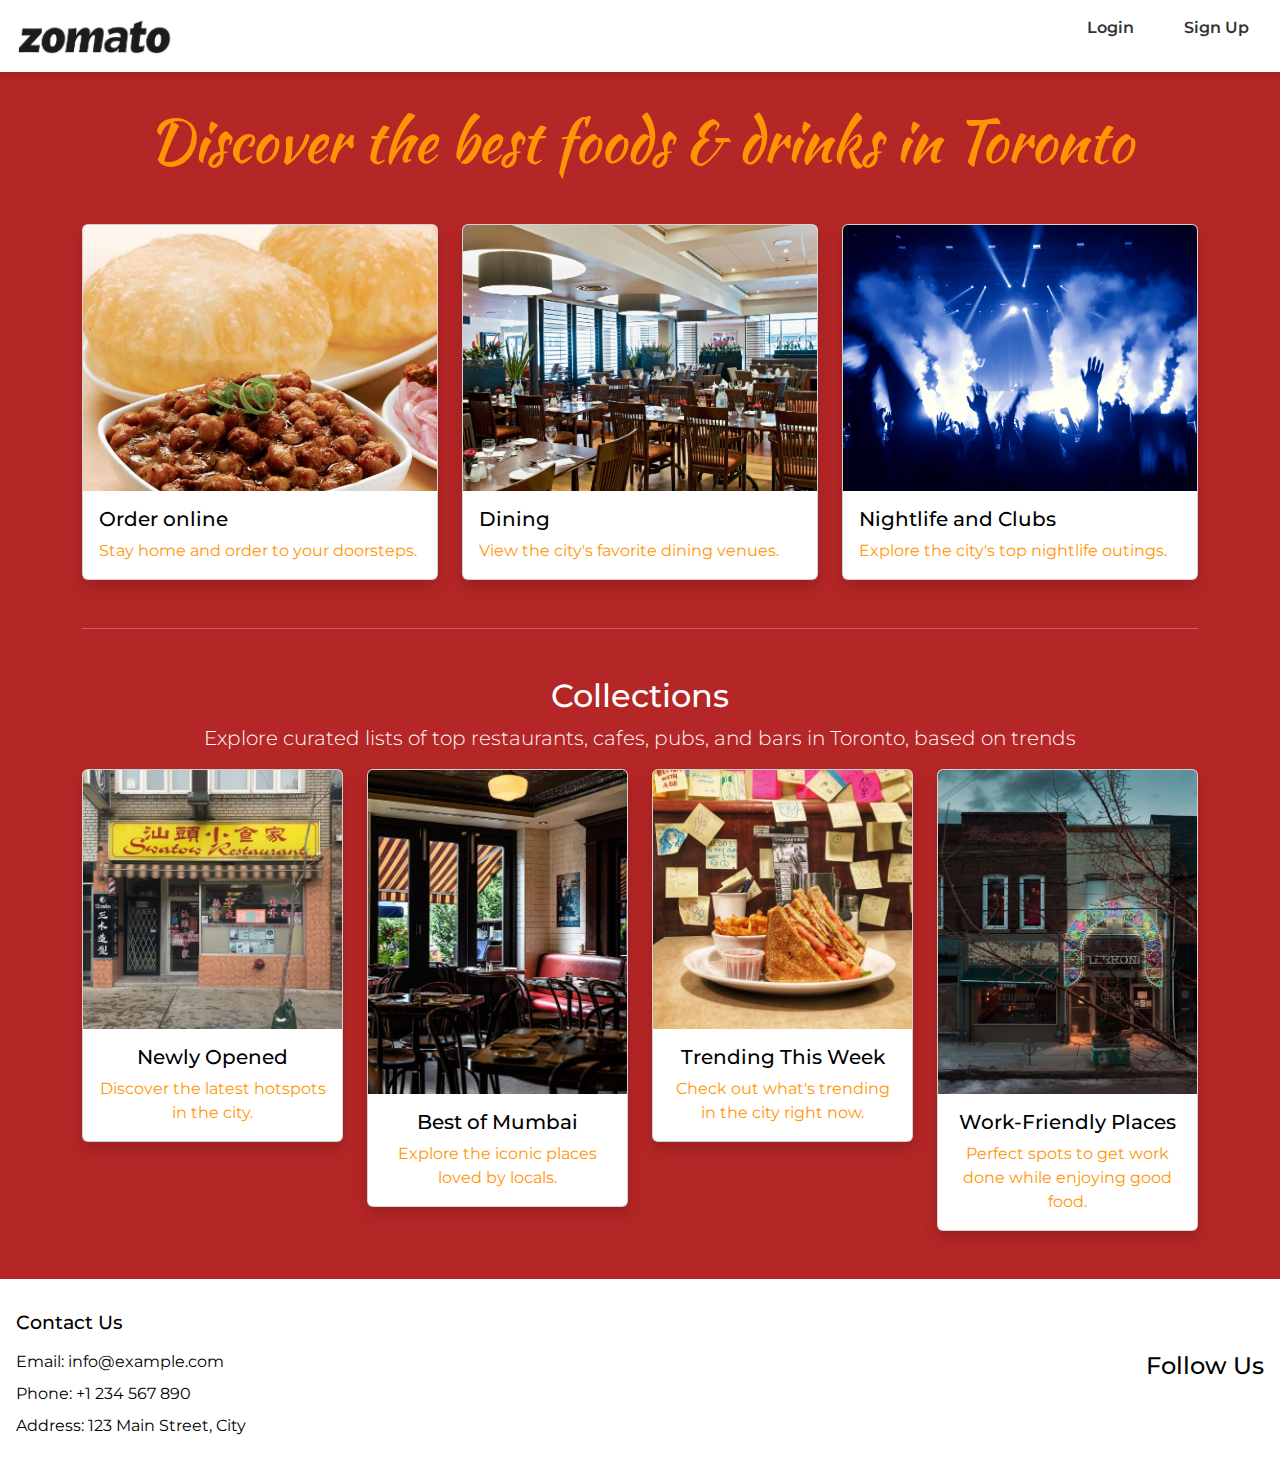
==== index.html @ c7f05ea0 "Added New links to index page" ====
<!DOCTYPE html>
<html lang="en">
<head>
    <meta charset="UTF-8">
    <meta name="viewport" content="width=device-width, initial-scale=1.0">
    <title>Zomato Homepage</title>
    <link href="https://cdn.jsdelivr.net/npm/bootstrap@5.1.3/dist/css/bootstrap.min.css" rel="stylesheet">
    <link rel="stylesheet" href="index.css">
    <!-- Bootstrap bundle for JS -->
    <script src="https://cdn.jsdelivr.net/npm/bootstrap@5.1.3/dist/js/bootstrap.bundle.min.js"></script>
</head>
<body>
    <header>
        <nav class="navbar">
            <div class="logo">
                <a href="./index.html"><img src="./images/logo.png" alt="Logo"></a>
            </div>
            <ul class="nav-links">
                <li><a href="login.html">Login</a></li>
                <li><a href="signup.html">Sign Up</a></li>
            </ul>
        </nav>
      </header>

            <h2 class="heading">Discover the best foods & drinks in Toronto</h2>

    <main class="container my-5">
        <section class="row g-4">
            <!-- Cards Section -->
            <div class="col-lg-4 col-md-6">
                <a href="listingpage.html" target="_blank" class="text-decoration-none">
                    <div class="card shadow hover-zoom">
                        <img src="images/chole.jpg" class="card-img-top" alt="Chole Bhature">
                        <div class="card-body">
                            <h5 class="card-title">Order online</h5>
                            <p class="card-text">Stay home and order to your doorsteps.</p>
                        </div>
                    </div>
                </a>
            </div>
            <div class="col-lg-4 col-md-6">
                <div class="card shadow hover-zoom">
                    <img src="images/dining.jpg" class="card-img-top" alt="Dining">
                    <div class="card-body">
                        <h5 class="card-title">Dining</h5>
                        <p class="card-text">View the city's favorite dining venues.</p>
                    </div>
                </div>
            </div>
            <div class="col-lg-4 col-md-6">
                <div class="card shadow hover-zoom">
                    <img src="images/club.png" class="card-img-top" alt="Clubs">
                    <div class="card-body">
                        <h5 class="card-title">Nightlife and Clubs</h5>
                        <p class="card-text">Explore the city's top nightlife outings.</p>
                    </div>
                </div>
            </div>
        </section>

        <hr class="my-5">

        <!-- Collections Section -->
        <section class="text-center">
            <h2>Collections</h2>
            <p class="lead">Explore curated lists of top restaurants, cafes, pubs, and bars in Toronto, based on trends</p>
            <div class="row gy-4">
                <!-- Newly Opened -->
                <div class="col-lg-3 col-md-6">
                    <a href="./MenuPage.html" target="_blank" class="text-decoration-none">
                        <div class="card hover-zoom shadow">
                            <img src="./images/swato.jpeg" class="card-img-top" alt="Newly Opened">
                            <div class="card-body">
                                <h5 class="card-title">Newly Opened</h5>
                                <p class="card-text">Discover the latest hotspots in the city.</p>
                            </div>
                        </div>
                    </a>
                </div>
                <!-- Best of Mumbai -->
                <div class="col-lg-3 col-md-6">
                    <a href="./MenuPage.html" target="_blank" class="text-decoration-none">
                        <div class="card hover-zoom shadow">
                            <img src="images/dine.jpeg" class="card-img-top" alt="Best of Mumbai">
                            <div class="card-body">
                                <h5 class="card-title">Best of Mumbai</h5>
                                <p class="card-text">Explore the iconic places loved by locals.</p>
                            </div>
                        </div>
                    </a>
                </div>
                <!-- Trending This Week -->
                <div class="col-lg-3 col-md-6">
                    <a href="./MenuPage.html" target="_blank" class="text-decoration-none">
                        <div class="card hover-zoom shadow">
                            <img src="images/trending.jpeg" class="card-img-top" alt="Trending This Week">
                            <div class="card-body">
                                <h5 class="card-title">Trending This Week</h5>
                                <p class="card-text">Check out what's trending in the city right now.</p>
                            </div>
                        </div>
                    </a>
                </div>
                <!-- Work-Friendly Places -->
                <div class="col-lg-3 col-md-6">
                    <a href="./MenuPage.html" target="_blank" class="text-decoration-none">
                        <div class="card hover-zoom shadow">
                            <img src="images/work.jpeg" class="card-img-top" alt="Work-Friendly Places">
                            <div class="card-body">
                                <h5 class="card-title">Work-Friendly Places</h5>
                                <p class="card-text">Perfect spots to get work done while enjoying good food.</p>
                            </div>
                        </div>
                    </a>
                </div>
            </div>
        </section>
        
    </main>
    <footer>
        <div class="footer-container">
          <div class="footer-info">
              <h4>Contact Us</h4>
              <p>Email: info@example.com</p>
              <p>Phone: +1 234 567 890</p>
              <p>Address: 123 Main Street, City</p>
          </div>
          <div class="social-links">
              <h4>Follow Us</h4>
              <ul>
                  <li><a href="#"><i class="fab fa-facebook"></i></a></li>
                  <li><a href="#"><i class="fab fa-twitter"></i></a></li>
                  <li><a href="#"><i class="fab fa-instagram"></i></a></li>
                  <li><a href="#"><i class="fab fa-pinterest"></i></a></li>
              </ul>
          </div>
      </div>
  </footer>

    <script src="index.js"></script>
</body>
</html>
---- index.css ----
@import url('https://fonts.googleapis.com/css2?family=Inter:wght@200;300;400;500;600;700;800;900&family=Kaushan+Script&family=Montserrat:wght@200;300;400;500;600;700;800;900&display=swap');

:root{
    --Inter: 'Inter', sans-serif;
    --Kaushan: 'Kaushan Script', cursive;
    --Mont: 'Montserrat', sans-serif;
}
*{
    padding: 0;
    margin: 0;
    box-sizing: border-box;
}
body{
    line-height: 1.5;
    font-family: var(--Mont);
    background-color: #b52626;
    color: #fff;
}
/* Navbar styles */
header {
    background-color: #fff;
    box-shadow: 0 4px 6px rgba(0, 0, 0, 0.1);
    padding: 1rem 0;
}
.heading{
    font-family: var(--Kaushan);
    font-size: 3.6rem;
    color: #ff9505;
    text-align: center;
    margin: 35px;
}
.navbar {
    display: flex;
    justify-content: space-between;
    align-items: center;
    max-width: 1280px;
    margin: 0 auto;
    padding: 0 1rem;
}

.logo img {
    height: 40px; /* Adjust the size as needed */
}

.nav-links {
    list-style: none;
    display: flex;
    gap: 20px;
}

.nav-links li a {
    text-decoration: none;
    color: #333;
    font-weight: 600;
    transition: color 0.3s ease;
    padding: 8px 15px;
    border-radius: 4px;
}

.nav-links li a:hover {
    color: #ff9505;
    background-color: #f5f5f5;
}

/* Animation */
.navbar {
    animation: slideDown 0.5s ease;
}

@keyframes slideDown {
    from {
        transform: translateY(-50px);
        opacity: 0;
    }
    to {
        transform: translateY(0);
        opacity: 1;
    }
}
.card {
    transition: transform 0.3s ease-in-out;
}
.menu{
    margin: 2rem 0;
}
.menu-container{
    max-width: 1280px;
    margin: 0 auto;
    padding: 0 1rem;
}
img{
    width: 100%;
    display: block;
}
.menu-head{
    text-align: center;
}
.menu-head h2{
    font-family: var(--Kaushan);
    font-size: 2.6rem;
    color: #ff9505;
}
.menu-head p{
    font-weight: 300;
    padding: 1.8rem 0;
}
.menu-btns{
    padding: 0.6rem 0;
    display: flex;
    justify-content: center;
}
.menu-btn{
    font-family: var(--Inter);
    text-transform: uppercase;
    font-size: 1.1rem;
    font-weight: 600;
    background: none;
    border: none;
    color: #ff9505;
    display: block;
    margin: 0 1rem;
    cursor: pointer;
    outline: 0;
    transition: opacity 0.4s ease-out;
}
.menu-btn::after{
    content: "";
    display: block;
    height: 2px;
    margin-left: auto;
    margin-right: auto;
    background: #ff9505;
    margin-top: 0.5rem;
    width: 0;
    transition: width 0.4s ease-out;
}
.menu-btn:hover::after{
    width: 100%;
}
.menu-btn:hover{
    opacity: 0.8;
}
.active-btn{
    color: #fff;
}
.food-items{
    margin: 2rem 0;
}
.food-item{
    border-radius: 4px;
    overflow: hidden;
    background: #fff;
    color: #000;
    margin: 0.6rem 0;
    box-shadow: 0 0 16px -4px rgba(0, 0, 0, 0.75);
    animation: fadeIn 1.5s;
    transition: box-shadow 0.3s ease, background-color 0.3s ease;

}
.food-item:hover{
    box-shadow: 0 8px 16px -4px rgba(0, 0, 0, 0.75);
    background-color: #ff9505;
    color: #fff;
}
.food-item:hover .food-name {
    color: #fff;
}
@keyframes fadeIn{
    from{
        opacity: 0;
    }
    to{
        opacity: 1;
    }
}
.food-img img{
    border-radius: 4px;
}
.food-content{
    padding: 1rem;
}
.food-name{
    font-family: var(--Inter);
    color: #ff9505;
    font-weight: 500;
    text-transform: capitalize;
}
.line{
    width: 100px;
    height: 3px;
    background: #ff9505;
}
.food-price{
    padding: 0.4rem 0;
    font-weight: 600;
    font-size: 1.4rem;
    opacity: 0.8;
}
.rating{
    display: flex;
    list-style: none;
}
.rating .fa-star{
    margin-right: 0.4rem;
    color: #24963F;
}
.category{
    padding-top: 0.2rem;
    font-size: 1rem;
    font-weight: 800;
    font-family: var(--Inter);
}
.category span{
    font-weight: 500;
}
/* Footer styles */
footer {
    background-color: #fff;
    color: #000;
    padding: 2rem 0;
}

.footer-container {
    max-width: 1280px;
    margin: 0 auto;
    display: flex;
    justify-content: space-between;
    align-items: center;
    padding: 0 1rem;
}

.footer-info h4 {
    font-size: 1.2rem;
    margin-bottom: 1rem;
}

.footer-info p {
    margin-bottom: 0.5rem;
}

.social-links ul {
    list-style: none;
    padding: 0;
    display: flex;
    gap: 10px;
}

.social-links ul li {
    font-size: 1.5rem;
}

.social-links ul li a {
    color: #000;
    transition: color 0.3s ease;
}

.social-links ul li a:hover {
    color: #ff9505;
}
p.card-text {
    color: #ff9505;
}
h5.card-title {
    color: black;
}
.card:hover {
    box-shadow: 0 8px 16px -4px rgba(0, 0, 0, 0.75);
    background-color: #ff9505;
    color: #fff;
}
.card:hover p.card-text{
    color: #fff;
}

.hover-zoom:hover {
    box-shadow: 0 0 20px rgba(0, 0, 0, 0.3);
}
@media screen and (min-width: 600px){
    .food-item{
        display: grid;
        grid-template-columns: 25% auto;
        align-items: center;
        padding: 1rem;
        column-gap: 1rem;
    }
    .food-content{
        padding: 0;
    }
}

@media screen and (min-width: 768px){
    .menu-head p{
        width: 70%;
        margin-left: auto;
        margin-right: auto;
    }
}

@media screen and (min-width: 992px){
    .menu-head p{
        width: 50%;
    }
    .food-items{
        display: grid;
        grid-template-columns: repeat(2, 1fr);
        column-gap: 2rem;
    }
}
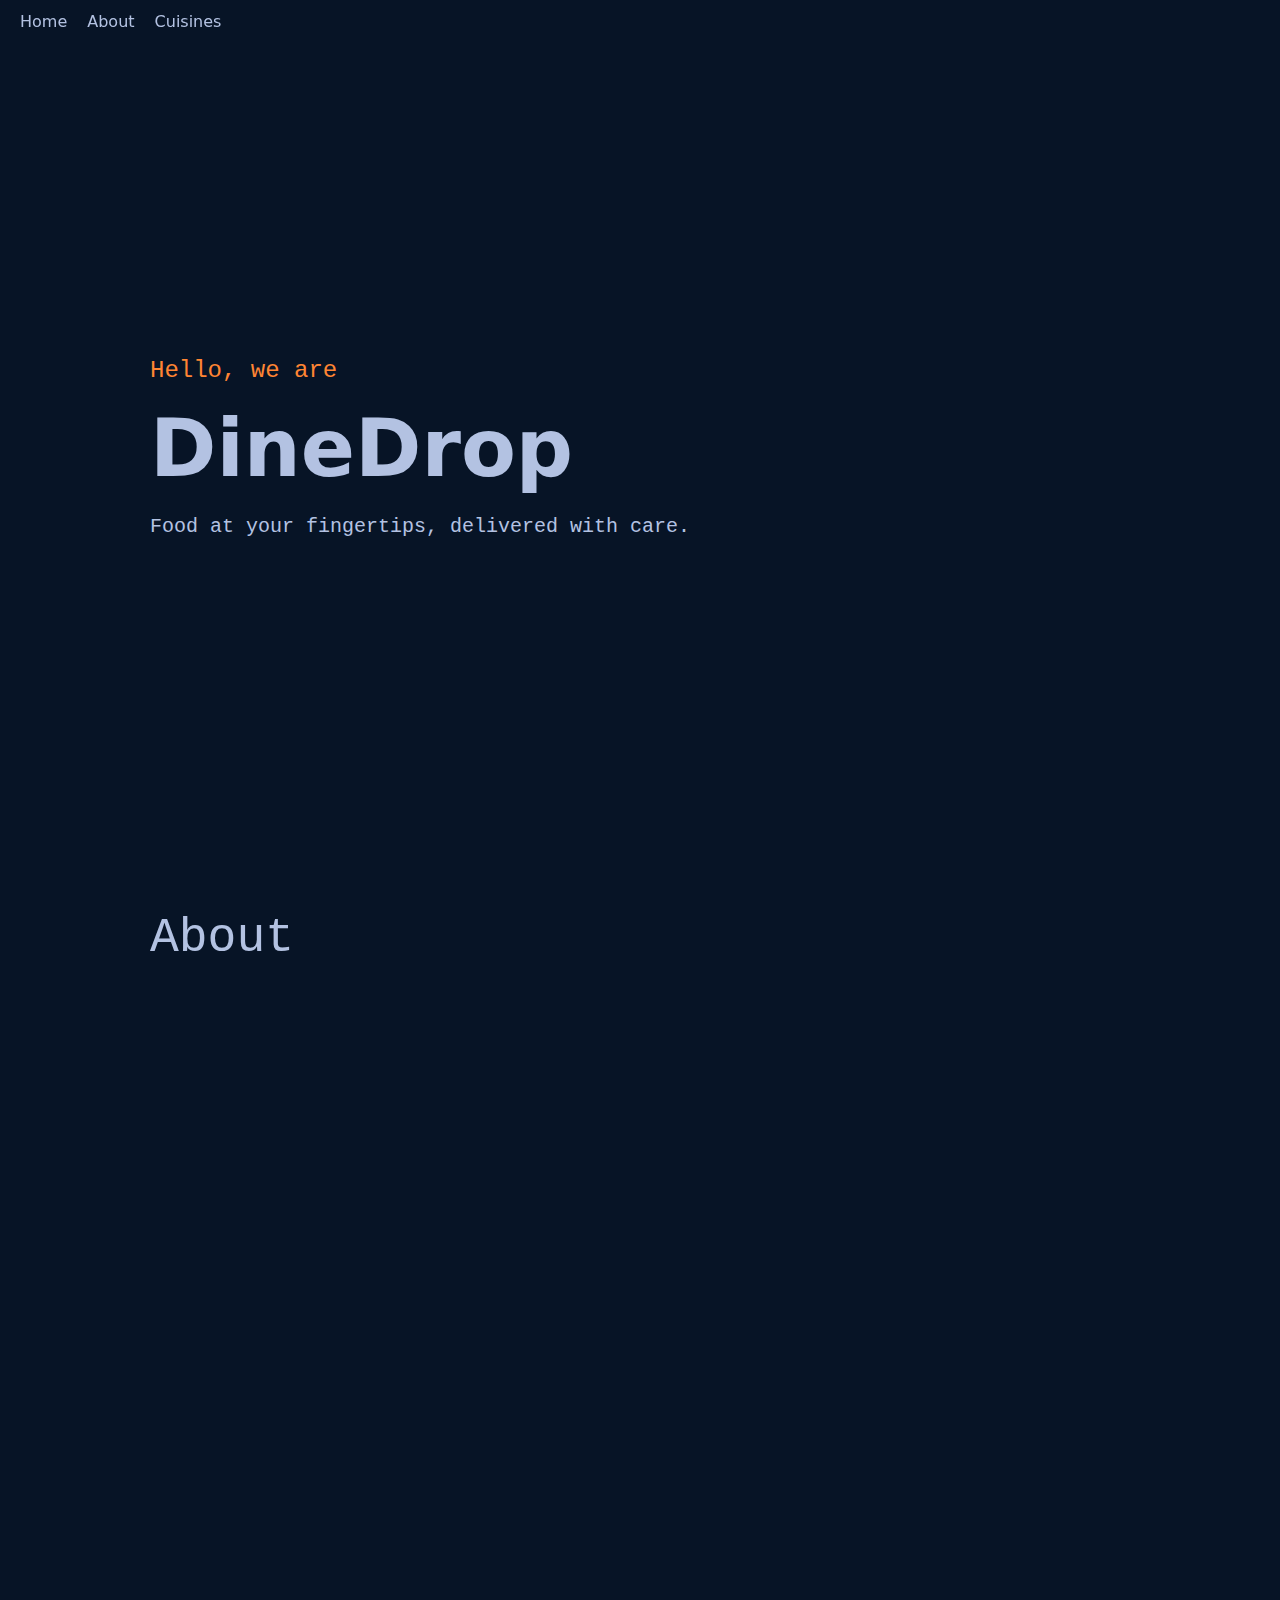
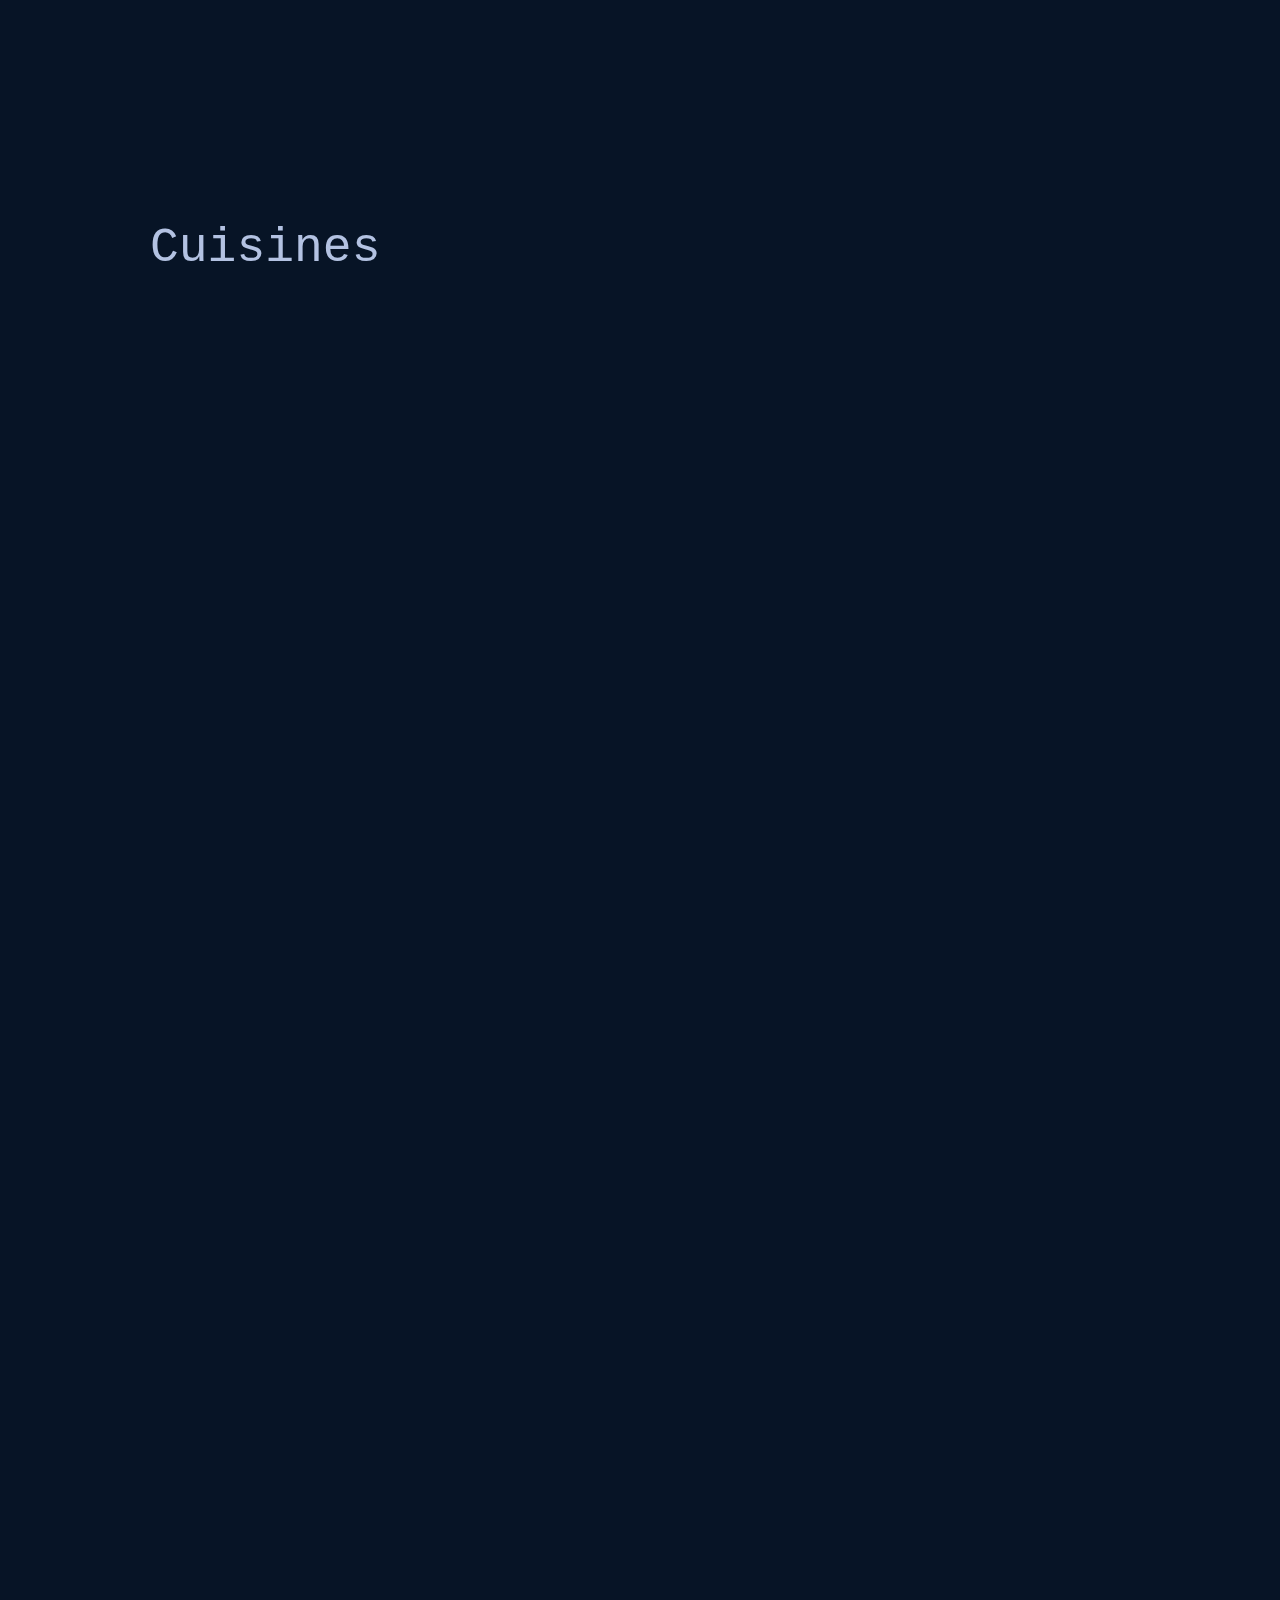
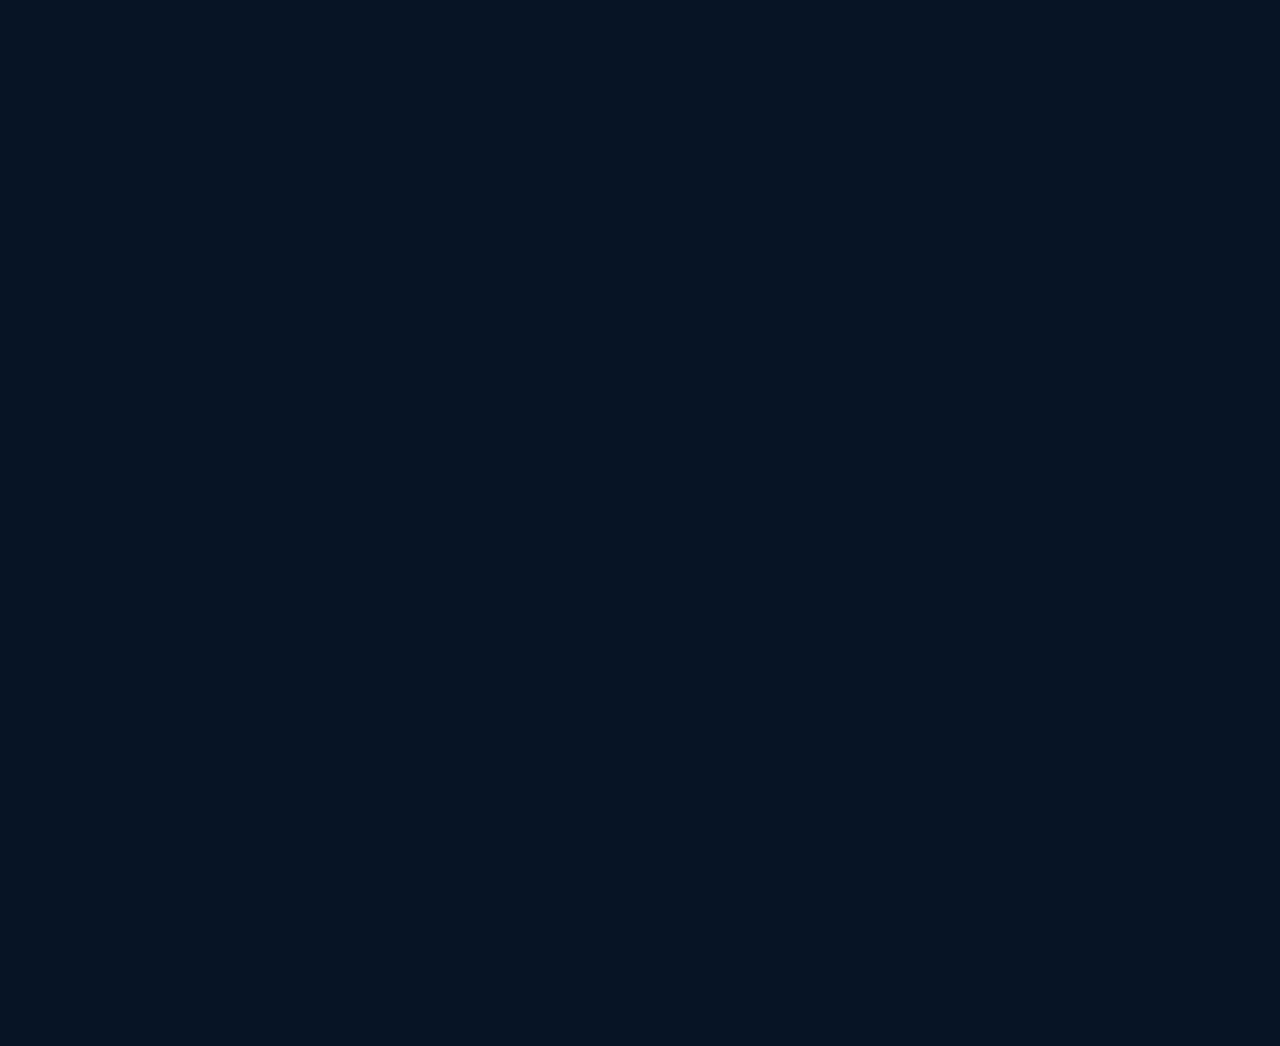
==== commit 31e409af: "UI major changes" ====
--- a/index.html
+++ b/index.html
@@ -1,142 +1,106 @@
 <!DOCTYPE html>
 <html lang="en">
+
 <head>
     <meta charset="UTF-8">
     <meta name="viewport" content="width=device-width, initial-scale=1.0">
     <title>Zomato Homepage</title>
     <link href="https://cdn.jsdelivr.net/npm/bootstrap@5.1.3/dist/css/bootstrap.min.css" rel="stylesheet">
     <link rel="stylesheet" href="index.css">
-    <!-- Bootstrap bundle for JS -->
+    <link rel="stylesheet" href="https://cdnjs.cloudflare.com/ajax/libs/font-awesome/5.15.1/css/all.min.css"
+        integrity="sha512-+4zCK9k+qNFUR5X+cKL9EIR+ZOhtIloNl9GIKS57V1MyNsYpYcUrUeQc9vNfzsWfV28IaLL3i96P9sdNyeRssA=="
+        crossorigin="anonymous" />
     <script src="https://cdn.jsdelivr.net/npm/bootstrap@5.1.3/dist/js/bootstrap.bundle.min.js"></script>
+    <script src="https://code.jquery.com/jquery-3.6.0.min.js"></script>
 </head>
+
 <body>
     <header>
-        <nav class="navbar">
-            <div class="logo">
-                <a href="./index.html"><img src="./images/logo.png" alt="Logo"></a>
-            </div>
+        <nav class="navbar" id="navbar">
             <ul class="nav-links">
-                <li><a href="login.html">Login</a></li>
-                <li><a href="signup.html">Sign Up</a></li>
+                <li><a href="#home">Home</a></li>
+                <li><a href="#about">About</a></li>
+                <li><a href="#cuisines">Cuisines</a></li>
             </ul>
         </nav>
-      </header>
+    </header>
 
-            <h2 class="heading">Discover the best foods & drinks in Toronto</h2>
-
-    <main class="container my-5">
-        <section class="row g-4">
-            <!-- Cards Section -->
-            <div class="col-lg-4 col-md-6">
-                <a href="listingpage.html" target="_blank" class="text-decoration-none">
-                    <div class="card shadow hover-zoom">
-                        <img src="images/chole.jpg" class="card-img-top" alt="Chole Bhature">
-                        <div class="card-body">
-                            <h5 class="card-title">Order online</h5>
-                            <p class="card-text">Stay home and order to your doorsteps.</p>
-                        </div>
+    <main class="">
+        <section class="home_section" id="home">
+            <div class="div_1 code">Hello, we are</div>
+            <div class="div_2">DineDrop</div>
+            <div class="div_4 h4 code">Food at your fingertips, delivered with care.</div>
+        </section>
+        <section class="about_section" id="about">
+            <h1 class="section_heading code" id="section_heading">About</h1>
+            <div class="about_main_div animate-on-scroll" id="aboutContainer">
+                <div class="about_left_side">
+                    <div class="content_top">
+                        <p>At Dine Drop, we believe in bringing the world's flavors to your doorstep with simplicity and
+                            speed. Our mission is to revolutionize the way you experience dining by seamlessly
+                            connecting you with your favorite restaurants and culinary delights, all from the comfort of
+                            your home or office.</p>
+                        <p>We understand the cravings that strike at any hour, which is why Dine Drop offers a diverse
+                            range of cuisines and a curated selection of top-rated eateries in your area. From sizzling
+                            pizzas to exotic cuisines, from savory delights to guilt-free healthy options, Dine Drop has
+                            something for every palate.</p>
+                        <p>With our user-friendly app, ordering your desired meal is a breeze. Just a few taps, and
+                            voilà! Your food is on its way. Our commitment to prompt delivery ensures that your meal
+                            arrives piping hot and fresh, exactly when you want it.</p>
+                        <p>But it's not just about the food; it's about the experience. At Dine Drop, we prioritize
+                            customer satisfaction above all else. We strive to make every interaction delightful, every
+                            meal memorable, and every delivery swift and reliable.</p>
+                        <p>Join us on this culinary journey where convenience meets exceptional taste. Let Dine Drop be
+                            your partner in savoring the moments that matter, one bite at a time.</p>
                     </div>
-                </a>
-            </div>
-            <div class="col-lg-4 col-md-6">
-                <div class="card shadow hover-zoom">
-                    <img src="images/dining.jpg" class="card-img-top" alt="Dining">
-                    <div class="card-body">
-                        <h5 class="card-title">Dining</h5>
-                        <p class="card-text">View the city's favorite dining venues.</p>
-                    </div>
-                </div>
-            </div>
-            <div class="col-lg-4 col-md-6">
-                <div class="card shadow hover-zoom">
-                    <img src="images/club.png" class="card-img-top" alt="Clubs">
-                    <div class="card-body">
-                        <h5 class="card-title">Nightlife and Clubs</h5>
-                        <p class="card-text">Explore the city's top nightlife outings.</p>
+                    <div class="content_bottom">
+                        <ul>
+                            <li class="code">Diverse Culinary Selection</li>
+                            <li class="code">User-Friendly Ordering</li>
+                            <li class="code">Prompt Delivery</li>
+                            <li class="code">Customer-Centric Approach</li>
+                            <li class="code">Memorable Dining Experience</li>
+                            <li class="code">Reliable Partner</li>
+                        </ul>
                     </div>
                 </div>
             </div>
         </section>
+        <section id="cuisines">
+            <h1 class="section_heading code" id="section_heading">Cuisines</h1>
+            <div class="d-flex gap-10 cusineWrapper justify-content-center" id="cusineCard"></div>
+        </section>
+    </main>
+    <script src="script.js"></script>
+    <script>
+        function createCuisineCard(name, data) {
+            var cardHtml = `
+                <div class="cusine_card border p-3 animate-on-scroll" id="cusine_card">
+                    <div class="code h5">${data.name} Cuisine</div>
+                    <div><span class="h5">Overview:</span> ${data.overview}</div>
+                    <div class="h5">Signature Dishes</div>
+                    <div class="d-flex gap-10 m-2">
+            `;
+            for (var i = 0; i < data.signatureDishes.length; i++) {
+                cardHtml += `<div class="chip border">${data.signatureDishes[i]}</div>`;
+            }
+            return cardHtml;
+        }
+        function renderCuisineCards(cuisinesData) {
+            var cuisineCardsContainer = $("#cusineCard");
 
-        <hr class="my-5">
+            $.each(cuisinesData, function (cuisineName, cuisineData) {
+                var cardHtml = createCuisineCard(cuisineName, cuisineData);
+                cuisineCardsContainer.append(cardHtml);
+            });
+        }
+        $(document).ready(function () {
+            $.getJSON("data.json", function (data) {
+                const cusineData = data.cusines;
+                renderCuisineCards(cusineData);
+            });
+        });
+    </script>
+</body>
 
-        <!-- Collections Section -->
-        <section class="text-center">
-            <h2>Collections</h2>
-            <p class="lead">Explore curated lists of top restaurants, cafes, pubs, and bars in Toronto, based on trends</p>
-            <div class="row gy-4">
-                <!-- Newly Opened -->
-                <div class="col-lg-3 col-md-6">
-                    <a href="./MenuPage.html" target="_blank" class="text-decoration-none">
-                        <div class="card hover-zoom shadow">
-                            <img src="./images/swato.jpeg" class="card-img-top" alt="Newly Opened">
-                            <div class="card-body">
-                                <h5 class="card-title">Newly Opened</h5>
-                                <p class="card-text">Discover the latest hotspots in the city.</p>
-                            </div>
-                        </div>
-                    </a>
-                </div>
-                <!-- Best of Mumbai -->
-                <div class="col-lg-3 col-md-6">
-                    <a href="./MenuPage.html" target="_blank" class="text-decoration-none">
-                        <div class="card hover-zoom shadow">
-                            <img src="images/dine.jpeg" class="card-img-top" alt="Best of Mumbai">
-                            <div class="card-body">
-                                <h5 class="card-title">Best of Mumbai</h5>
-                                <p class="card-text">Explore the iconic places loved by locals.</p>
-                            </div>
-                        </div>
-                    </a>
-                </div>
-                <!-- Trending This Week -->
-                <div class="col-lg-3 col-md-6">
-                    <a href="./MenuPage.html" target="_blank" class="text-decoration-none">
-                        <div class="card hover-zoom shadow">
-                            <img src="images/trending.jpeg" class="card-img-top" alt="Trending This Week">
-                            <div class="card-body">
-                                <h5 class="card-title">Trending This Week</h5>
-                                <p class="card-text">Check out what's trending in the city right now.</p>
-                            </div>
-                        </div>
-                    </a>
-                </div>
-                <!-- Work-Friendly Places -->
-                <div class="col-lg-3 col-md-6">
-                    <a href="./MenuPage.html" target="_blank" class="text-decoration-none">
-                        <div class="card hover-zoom shadow">
-                            <img src="images/work.jpeg" class="card-img-top" alt="Work-Friendly Places">
-                            <div class="card-body">
-                                <h5 class="card-title">Work-Friendly Places</h5>
-                                <p class="card-text">Perfect spots to get work done while enjoying good food.</p>
-                            </div>
-                        </div>
-                    </a>
-                </div>
-            </div>
-        </section>
-        
-    </main>
-    <footer>
-        <div class="footer-container">
-          <div class="footer-info">
-              <h4>Contact Us</h4>
-              <p>Email: info@example.com</p>
-              <p>Phone: +1 234 567 890</p>
-              <p>Address: 123 Main Street, City</p>
-          </div>
-          <div class="social-links">
-              <h4>Follow Us</h4>
-              <ul>
-                  <li><a href="#"><i class="fab fa-facebook"></i></a></li>
-                  <li><a href="#"><i class="fab fa-twitter"></i></a></li>
-                  <li><a href="#"><i class="fab fa-instagram"></i></a></li>
-                  <li><a href="#"><i class="fab fa-pinterest"></i></a></li>
-              </ul>
-          </div>
-      </div>
-  </footer>
-
-    <script src="index.js"></script>
-</body>
-</html>
+</html>--- a/index.css
+++ b/index.css
@@ -1,308 +1,626 @@
-@import url('https://fonts.googleapis.com/css2?family=Inter:wght@200;300;400;500;600;700;800;900&family=Kaushan+Script&family=Montserrat:wght@200;300;400;500;600;700;800;900&display=swap');
-
-:root{
-    --Inter: 'Inter', sans-serif;
-    --Kaushan: 'Kaushan Script', cursive;
-    --Mont: 'Montserrat', sans-serif;
-}
-*{
+:root {
+
+    --bg-color: #071426;
+    --highlight-color: #ff8533;
+    --font-color: #b3c2e2;
+    --font-color_light: #a8b2d1;
+    /* --font-color_light: #58648885; */
+    --default-border-color: #233554;
+    --hover-border-color: #ff8533;
+    --misc-color-1: #0a2f29;
+    --misc-color-2: #0a2f50;
+
+    --font-basic: system-ui, -apple-system, BlinkMacSystemFont, 'Segoe UI', Roboto, Oxygen, Ubuntu, Cantarell, 'Open Sans', 'Helvetica Neue', sans-serif;
+    --font-code: 'SF Mono', 'Fira Code', 'Fira Mono', 'Roboto Mono', monospace;
+
+    --ease-basic-transition: all ease-in-out 300ms;
+
+    --global-bg-color: var(--bg-color);
+    --global-font-color: var(--font-color);
+    --global-font-color-light: var(--font-color_light);
+    --global-highlight-color: var(--highlight-color);
+}
+
+* {
+    transition: var(--ease-basic-transition);
+    scroll-behavior: smooth;
+    color: var(--global-font-color);
+    cursor: default;
+}
+
+body {
+    background-color: var(--global-bg-color);
+    font-family: var(--font-basic);
+    margin: 0;
     padding: 0;
-    margin: 0;
+}
+
+body::selection {
+    background-color: var(--global-highlight-color);
+}
+
+main {
+    margin: 0 auto;
+    width: 100%;
+    max-width: 1600px;
+    min-height: 100vh;
+    padding: 0 150px;
     box-sizing: border-box;
 }
-body{
-    line-height: 1.5;
-    font-family: var(--Mont);
-    background-color: #b52626;
-    color: #fff;
-}
-/* Navbar styles */
-header {
-    background-color: #fff;
-    box-shadow: 0 4px 6px rgba(0, 0, 0, 0.1);
-    padding: 1rem 0;
-}
-.heading{
-    font-family: var(--Kaushan);
-    font-size: 3.6rem;
-    color: #ff9505;
+
+section {
+    margin: 0 auto;
+    height: 100%;
+    min-height: 100vh;
+    box-sizing: border-box;
+}
+
+code,
+.code {
+    font-family: var(--font-code);
+}
+
+a,
+i {
+    cursor: pointer;
+}
+
+i:hover,
+a:hover,
+.button:hover {
+    color: var(--global-highlight-color);
+}
+
+img {
+    height: 100%;
+    width: 100%;
+    filter: grayscale(100%) contrast(1);
+}
+
+img:hover {
+    filter: none;
+}
+
+.border {
+    border-radius: 6px;
+    border: 1px solid var(--default-border-color);
+}
+
+.border:hover {
+    border-color: var(--hover-border-color);
+}
+
+.text-center {
     text-align: center;
-    margin: 35px;
-}
+}
+
+.tech_stack_heading {
+    text-align: center;
+    font-size: 26px;
+    margin: 20px auto;
+    font-weight: normal;
+}
+
+h1,
+h2,
+h3,
+h4,
+h5,
+h6,
+ul {
+    margin-block-start: 0;
+    margin-block-end: 0;
+    margin-block-start: 0;
+    margin-block-end: 0;
+    margin-inline-start: 0;
+    margin-inline-end: 0;
+    padding-inline-start: 0;
+    padding-inline-end: 0;
+}
+
+a {
+    text-decoration: none;
+    color: var(--global-font-color);
+}
+
+.h1 {
+    font-size: 28px;
+}
+
+.h2 {
+    font-size: 26px;
+}
+
+.h3 {
+    font-size: 24px;
+}
+
+.h4 {
+    font-size: 20px;
+}
+
+.h5 {
+    font-size: 18px;
+}
+
+.h6 {
+    font-size: 16px;
+}
+
+.font-bold {
+    font-weight: bold;
+}
+
+.highlight {
+    color: var(--global-highlight-color);
+}
+
+.common_list_style_ul {
+    list-style: none;
+    position: relative;
+    margin-bottom: 10px;
+    padding-left: 20px;
+}
+
+.common_list_style_ul_li::before {
+    content: "▹";
+    position: absolute;
+    left: 0px;
+    color: var(--global-highlight-color);
+}
+
+.section_heading {
+    font-size: 3rem;
+    margin: 10px 0 20px;
+    position: sticky;
+    top: 0px;
+    z-index: 2;
+    padding: 0 0 10px;
+    backdrop-filter: blur(10px);
+    -webkit-backdrop-filter: blur(10px);
+    width: 100%;
+}
+
+.gradient_text {
+    background: linear-gradient(to right, #ff8533, #a8b2d1, #a8b2d1, #a8b2d1);
+    -webkit-background-clip: text;
+    background-clip: text;
+    color: transparent;
+    display: inline-block;
+}
+
+.button {
+    padding: 1.25rem;
+    font-size: 20px;
+    color: var(--global-font-color);
+    background-color: transparent;
+    cursor: pointer;
+    text-align: center;
+}
+
+.mt-2 {
+    margin-top: 2rem;
+}
+
+/* components */
 .navbar {
     display: flex;
     justify-content: space-between;
     align-items: center;
-    max-width: 1280px;
-    margin: 0 auto;
-    padding: 0 1rem;
-}
-
-.logo img {
-    height: 40px; /* Adjust the size as needed */
+    background-color: var(--global-bg-color);
+    padding: 10px 20px;
+    box-sizing: border-box;
+    position: fixed;
+    top: 0;
+    width: 100%;
+    z-index: 3;
+    background-color: rgba(var(--global-bg-color), .85);
+    backdrop-filter: blur(10px);
+    -webkit-backdrop-filter: blur(10px);
+}
+
+.navbar-hidden {
+    top: -100px;
 }
 
 .nav-links {
     list-style: none;
     display: flex;
+}
+
+.nav-links li {
+    margin-right: 20px;
+}
+
+.nav-links a {
+    text-decoration: none;
+}
+
+.home_section {
+    display: flex;
+    flex-direction: column;
+    justify-content: center;
+    align-items: flex-start;
+}
+
+.home_section .div_1 {
+    color: var(--global-highlight-color);
+    font-size: 24px;
+}
+
+.home_section .div_2 {
+    font-size: clamp(40px, 8vw, 80px);
+    font-weight: bolder;
+}
+
+.home_section .div_3 {
+    font-size: clamp(40px, 8vw, 80px);
+    font-weight: bold;
+    color: var(--font-color_light);
+}
+
+.home_section .div_4 {
+    margin-top: 6px;
+}
+
+.about_section {}
+
+.about_section .about_main_div {
+    display: flex;
+    align-items: center;
+    justify-content: center;
+    gap: 16px;
+}
+
+.about_section .about_main_div .about_left_side {
+    max-width: 580px;
+    font-size: 16px;
+}
+
+.about_section .about_main_div .about_left_side .content_top {}
+
+.about_section .about_main_div .about_left_side .content_bottom ul {
+    display: grid;
+    grid-template-columns: repeat(2, minmax(140px, 200px));
+    gap: 0px 10px;
+    padding: 0px;
+    margin: 20px 0px 0px;
+    overflow: hidden;
+    list-style: none;
+}
+
+.about_section .about_main_div .about_left_side .content_bottom ul li {
+    position: relative;
+    margin-bottom: 10px;
+    padding-left: 20px;
+}
+
+.about_section .about_main_div .about_left_side .content_bottom ul li::before {
+    content: "▹";
+    position: absolute;
+    left: 0px;
+    color: var(--global-highlight-color);
+}
+
+.about_section .about_main_div .about_right_side {
+    max-height: 460px;
+    max-width: 300px;
+    overflow: hidden;
+    height: 100%;
+    width: 100%;
+    position: relative;
+}
+
+.exper_section {}
+
+.exper_detail {
+    display: flex;
+    flex-direction: column;
     gap: 20px;
-}
-
-.nav-links li a {
-    text-decoration: none;
-    color: #333;
-    font-weight: 600;
-    transition: color 0.3s ease;
-    padding: 8px 15px;
-    border-radius: 4px;
-}
-
-.nav-links li a:hover {
-    color: #ff9505;
-    background-color: #f5f5f5;
-}
-
-/* Animation */
-.navbar {
-    animation: slideDown 0.5s ease;
-}
-
-@keyframes slideDown {
-    from {
-        transform: translateY(-50px);
-        opacity: 0;
-    }
-    to {
-        transform: translateY(0);
-        opacity: 1;
-    }
-}
-.card {
-    transition: transform 0.3s ease-in-out;
-}
-.menu{
-    margin: 2rem 0;
-}
-.menu-container{
-    max-width: 1280px;
+    width: 100%;
+    padding: 20px 0;
+}
+
+.exper_detail_wrap {
+    padding: 22px;
+    max-width: 740px;
+    left: 0;
+}
+
+.exper_detail_wrap:nth-child(odd) {
+    margin-left: auto;
+}
+
+.exper_detail_wrap:hover>.expr_job_name a {
+    color: var(--global-highlight-color);
+}
+
+.exper_detail_wrap .expr_job_name a {
+    font-size: 1.75rem;
+    font-weight: 500;
+}
+
+.exper_detail_wrap .expr_job_name span {
+    font-size: 1rem;
+    font-weight: normal;
+}
+
+.exper_detail_wrap .expr_job_title {
+    font-size: 1.25rem;
+    margin: 4px 0;
+    font-weight: 500;
+}
+
+.exper_detail_wrap .expr_job_desc {
+    font-size: 1rem;
+    margin: 8px 0;
+}
+
+.exper_detail_wrap .expr_job_exp_ul {
+    font-size: .90rem;
+}
+
+.exper_detail_wrap .expr_job_exp_ul .expr_job_exp_ul_li {
+    margin-bottom: 6px;
+}
+
+.exper_techStack_list {
+    display: grid;
+    grid-template-columns: repeat(auto-fill, minmax(100px, 1fr));
+    gap: 14px;
+    padding: 20px 10px 40px 10px;
+    max-width: 1200px;
     margin: 0 auto;
-    padding: 0 1rem;
-}
-img{
-    width: 100%;
-    display: block;
-}
-.menu-head{
-    text-align: center;
-}
-.menu-head h2{
-    font-family: var(--Kaushan);
-    font-size: 2.6rem;
-    color: #ff9505;
-}
-.menu-head p{
-    font-weight: 300;
-    padding: 1.8rem 0;
-}
-.menu-btns{
-    padding: 0.6rem 0;
-    display: flex;
     justify-content: center;
-}
-.menu-btn{
-    font-family: var(--Inter);
-    text-transform: uppercase;
-    font-size: 1.1rem;
-    font-weight: 600;
-    background: none;
-    border: none;
-    color: #ff9505;
-    display: block;
-    margin: 0 1rem;
-    cursor: pointer;
-    outline: 0;
-    transition: opacity 0.4s ease-out;
-}
-.menu-btn::after{
+    align-items: center;
+}
+
+.pos-rel {
+    position: relative;
+}
+
+.social_media_wrap {
+    position: fixed;
+    bottom: 0;
+    left: 30px;
+}
+
+.social_media_wrap ul {
+    display: flex;
+    flex-direction: column;
+    list-style: none;
+    gap: 10px;
+}
+
+.social_media_wrap ul li {
+    padding: 12px;
+    border-radius: 50%;
+    box-sizing: border-box;
+    display: flex;
+    justify-content: center;
+    align-items: center;
+    height: 50px;
+    width: 50px;
+}
+
+.social_media_wrap ul::after {
     content: "";
     display: block;
-    height: 2px;
-    margin-left: auto;
-    margin-right: auto;
-    background: #ff9505;
-    margin-top: 0.5rem;
-    width: 0;
-    transition: width 0.4s ease-out;
-}
-.menu-btn:hover::after{
+    width: 1px;
+    height: 150px;
+    margin: auto;
+    background-color: var(--global-highlight-color);
+}
+
+.pos-relative {
+    position: relative;
+}
+
+.pos-absolute {
+    position: absolute;
+}
+
+#gradient_bg_screen {
+    position: fixed;
+    top: 0;
+    left: 0;
+    bottom: 0;
+    right: 0;
+    pointer-events: none;
+}
+
+.grid_list_wrap {
+    list-style: none;
+    padding: 0px;
+    margin: 50px 0px;
+    display: grid;
+    grid-template-columns: repeat(auto-fill, minmax(300px, 1fr));
+    gap: 20px;
+    position: relative;
+}
+
+.detail_box {
+    position: relative;
+    background-color: var(--default-border-color);
+    border-radius: 6px;
+    padding: 20px;
+    box-sizing: border-box;
+    display: flex;
+    flex-direction: column;
+    gap: 8px;
+    justify-content: center;
+    align-items: flex-start;
+}
+
+.detail_box .corner_link_icon {
+    position: absolute;
+    top: 10px;
+    right: 10px;
+}
+
+.detail_box:hover {
+    transform: translateY(-8px);
+}
+
+.detail_box h1 {
+    transition: all 200ms ease-in-out;
+}
+
+.detail_box:hover>h1 {
+    /* background: linear-gradient(to right, #ff8533, #a8b2d1, #a8b2d1, #a8b2d1);
+    -webkit-background-clip: text;
+    background-clip: text; */
+    color: var(--global-highlight-color);
+    /* display: inline-block; */
+}
+
+.d-flex {
+    display: flex;
+}
+
+.flex-wrap {
+    flex-wrap: wrap;
+}
+
+.gap-10 {
+    gap: 10px;
+}
+
+.w-100 {
     width: 100%;
 }
-.menu-btn:hover{
-    opacity: 0.8;
-}
-.active-btn{
-    color: #fff;
-}
-.food-items{
-    margin: 2rem 0;
-}
-.food-item{
-    border-radius: 4px;
+
+.chip {
+    padding: 6px 12px;
+    border-radius: 20px;
+    background-color: #58648885;
+    font-size: 14px;
+}
+
+.cusineWrapper {
+    flex-wrap: wrap;
+}
+
+.cusine_card {
+    min-width: 380px;
+    max-width: 500px;
     overflow: hidden;
-    background: #fff;
-    color: #000;
-    margin: 0.6rem 0;
-    box-shadow: 0 0 16px -4px rgba(0, 0, 0, 0.75);
-    animation: fadeIn 1.5s;
-    transition: box-shadow 0.3s ease, background-color 0.3s ease;
-
-}
-.food-item:hover{
-    box-shadow: 0 8px 16px -4px rgba(0, 0, 0, 0.75);
-    background-color: #ff9505;
-    color: #fff;
-}
-.food-item:hover .food-name {
-    color: #fff;
-}
-@keyframes fadeIn{
-    from{
+    opacity: 0;
+    transform: translateX(-50%);
+    transition: opacity 0.5s ease, transform 0.5s ease;
+}
+
+.animate-on-scroll {
+    opacity: 0;
+    transform: translateY(20px);
+    transition: opacity 0.5s ease, transform 0.5s ease;
+  }
+  
+
+.slide-in-left {
+    transform: translateX(0);
+}
+
+/* Animation for sliding in from right */
+.slide-in-right {
+    transform: translateX(0);
+}
+
+@keyframes cardFadeSide {
+    0% {
         opacity: 0;
-    }
-    to{
+        animation-delay: 5s;
+    }
+
+    100% {
         opacity: 1;
-    }
-}
-.food-img img{
-    border-radius: 4px;
-}
-.food-content{
-    padding: 1rem;
-}
-.food-name{
-    font-family: var(--Inter);
-    color: #ff9505;
-    font-weight: 500;
-    text-transform: capitalize;
-}
-.line{
-    width: 100px;
-    height: 3px;
-    background: #ff9505;
-}
-.food-price{
-    padding: 0.4rem 0;
-    font-weight: 600;
-    font-size: 1.4rem;
-    opacity: 0.8;
-}
-.rating{
-    display: flex;
-    list-style: none;
-}
-.rating .fa-star{
-    margin-right: 0.4rem;
-    color: #24963F;
-}
-.category{
-    padding-top: 0.2rem;
-    font-size: 1rem;
-    font-weight: 800;
-    font-family: var(--Inter);
-}
-.category span{
-    font-weight: 500;
-}
-/* Footer styles */
-footer {
-    background-color: #fff;
-    color: #000;
-    padding: 2rem 0;
-}
-
-.footer-container {
-    max-width: 1280px;
-    margin: 0 auto;
-    display: flex;
-    justify-content: space-between;
-    align-items: center;
-    padding: 0 1rem;
-}
-
-.footer-info h4 {
-    font-size: 1.2rem;
-    margin-bottom: 1rem;
-}
-
-.footer-info p {
-    margin-bottom: 0.5rem;
-}
-
-.social-links ul {
-    list-style: none;
-    padding: 0;
-    display: flex;
-    gap: 10px;
-}
-
-.social-links ul li {
-    font-size: 1.5rem;
-}
-
-.social-links ul li a {
-    color: #000;
-    transition: color 0.3s ease;
-}
-
-.social-links ul li a:hover {
-    color: #ff9505;
-}
-p.card-text {
-    color: #ff9505;
-}
-h5.card-title {
-    color: black;
-}
-.card:hover {
-    box-shadow: 0 8px 16px -4px rgba(0, 0, 0, 0.75);
-    background-color: #ff9505;
-    color: #fff;
-}
-.card:hover p.card-text{
-    color: #fff;
-}
-
-.hover-zoom:hover {
-    box-shadow: 0 0 20px rgba(0, 0, 0, 0.3);
-}
-@media screen and (min-width: 600px){
-    .food-item{
-        display: grid;
-        grid-template-columns: 25% auto;
+        animation-delay: 5s;
+    }
+}
+
+/* Media queries */
+@media screen and (max-width: 1200px) {
+    .exper_techStack_list {
+        grid-template-columns: repeat(auto-fill, minmax(75px, 1fr));
+    }
+}
+
+@media screen and (max-width: 900px) {
+    main {
+        padding: 0 90px;
+    }
+
+    .exper_detail_wrap {
+        max-width: 580px;
+    }
+
+    .exper_techStack_list {
+        grid-template-columns: repeat(auto-fill, minmax(40px, 1fr));
+    }
+}
+
+@media screen and (max-width: 768px) {
+
+    main {
+        padding: 0 100px;
+    }
+
+    .about_section .about_main_div {
+        flex-direction: column;
+    }
+
+    .section_heading {
+        font-size: 2rem;
+    }
+
+    .home_section .div_1 {
+        font-size: 18px;
+    }
+
+    .home_section .div_2 {
+        font-size: clamp(30px, 8vw, 70px);
+    }
+
+    .home_section .div_3 {
+        font-size: clamp(20px, 7vw, 50px);
+    }
+
+    .div_4 {
+        font-size: 16px;
+    }
+
+    .exper_techStack_list {
+        grid-template-columns: repeat(auto-fill, minmax(50px, 1fr));
+    }
+}
+
+@media screen and (max-width: 480px) {
+    main {
+        padding: 0 12px;
+    }
+
+    .exper_techStack_list {
+        gap: 10px;
+        grid-template-columns: repeat(auto-fill, minmax(30px, 1fr));
+    }
+
+    .social_media_wrap {
+        position: static;
+        margin-top: 40px;
+    }
+
+    .social_media_wrap ul {
+        justify-content: center;
         align-items: center;
-        padding: 1rem;
-        column-gap: 1rem;
-    }
-    .food-content{
-        padding: 0;
-    }
-}
-
-@media screen and (min-width: 768px){
-    .menu-head p{
-        width: 70%;
-        margin-left: auto;
-        margin-right: auto;
-    }
-}
-
-@media screen and (min-width: 992px){
-    .menu-head p{
-        width: 50%;
-    }
-    .food-items{
-        display: grid;
-        grid-template-columns: repeat(2, 1fr);
-        column-gap: 2rem;
-    }
-}
+        flex-direction: row;
+        gap: 14px;
+    }
+
+    .social_media_wrap ul::after {
+        display: none;
+    }
+
+    #gradient_bg_screen {
+        display: none;
+    }
+}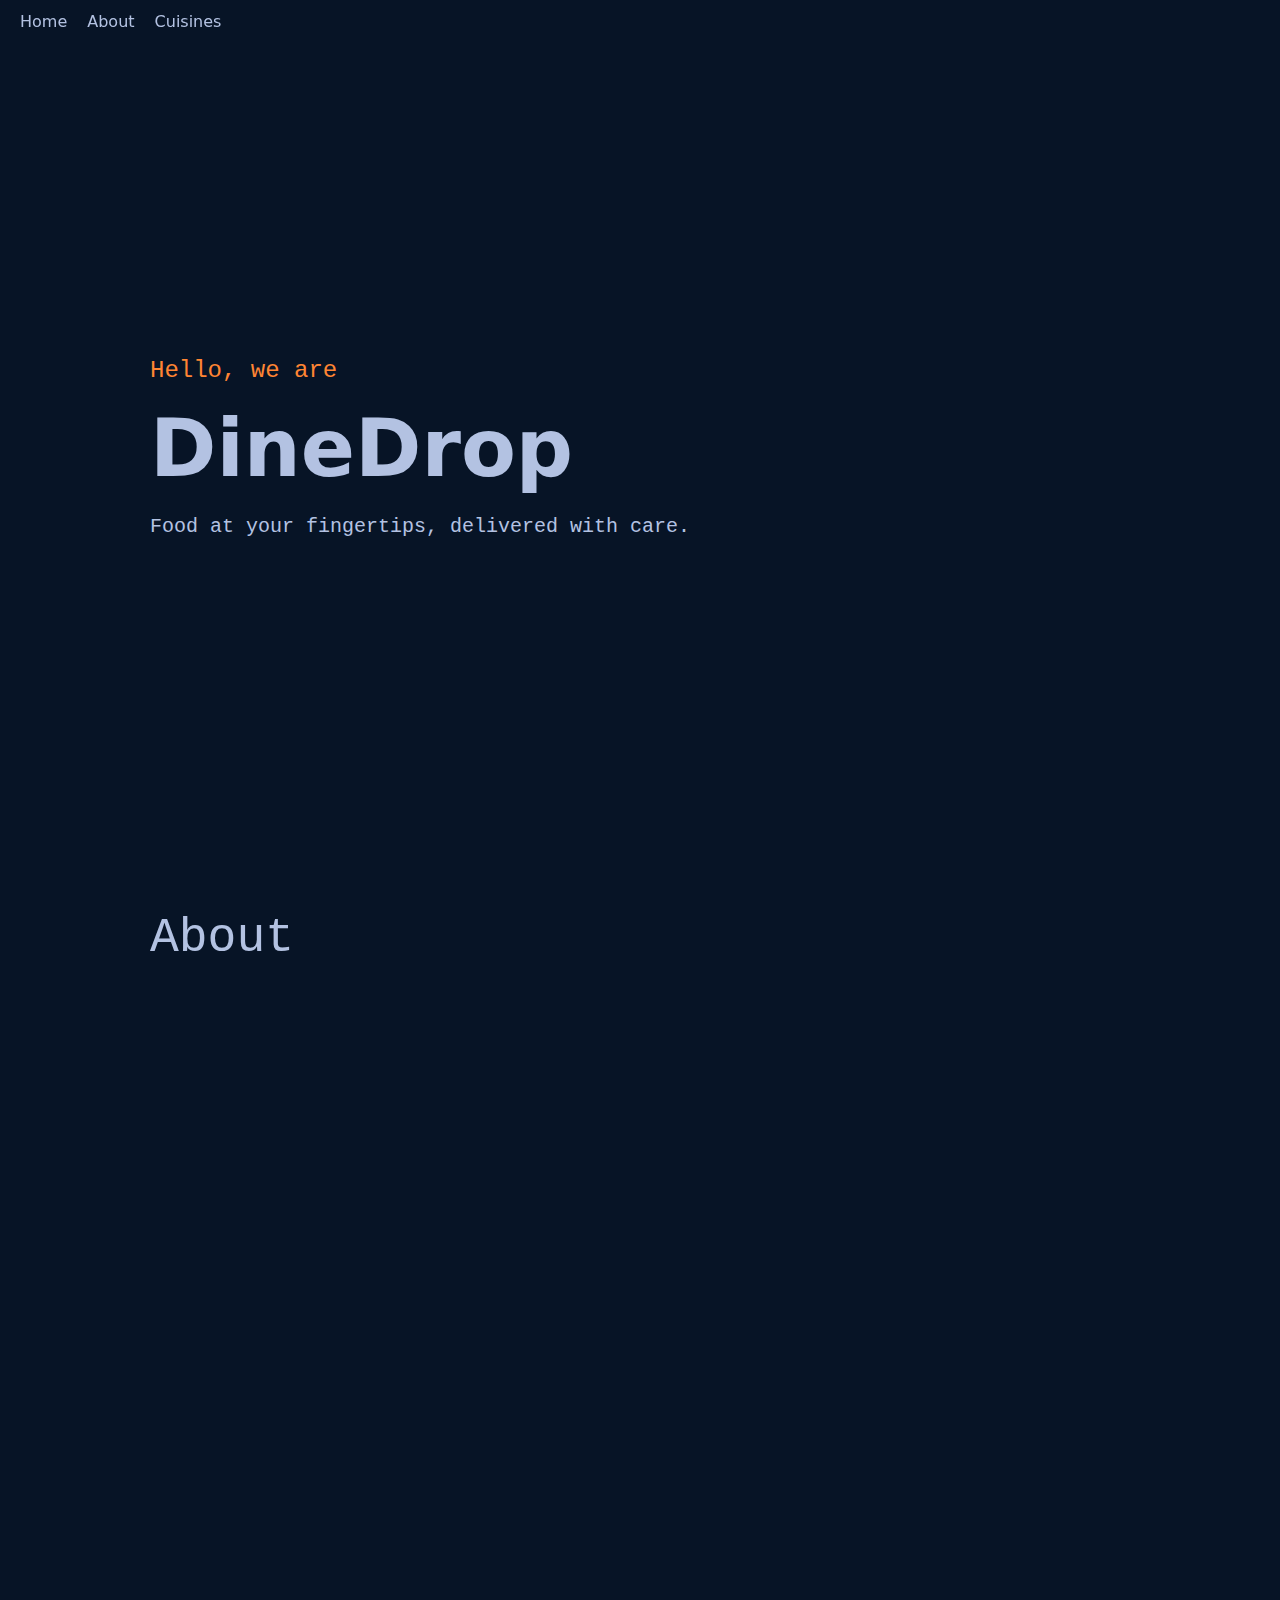
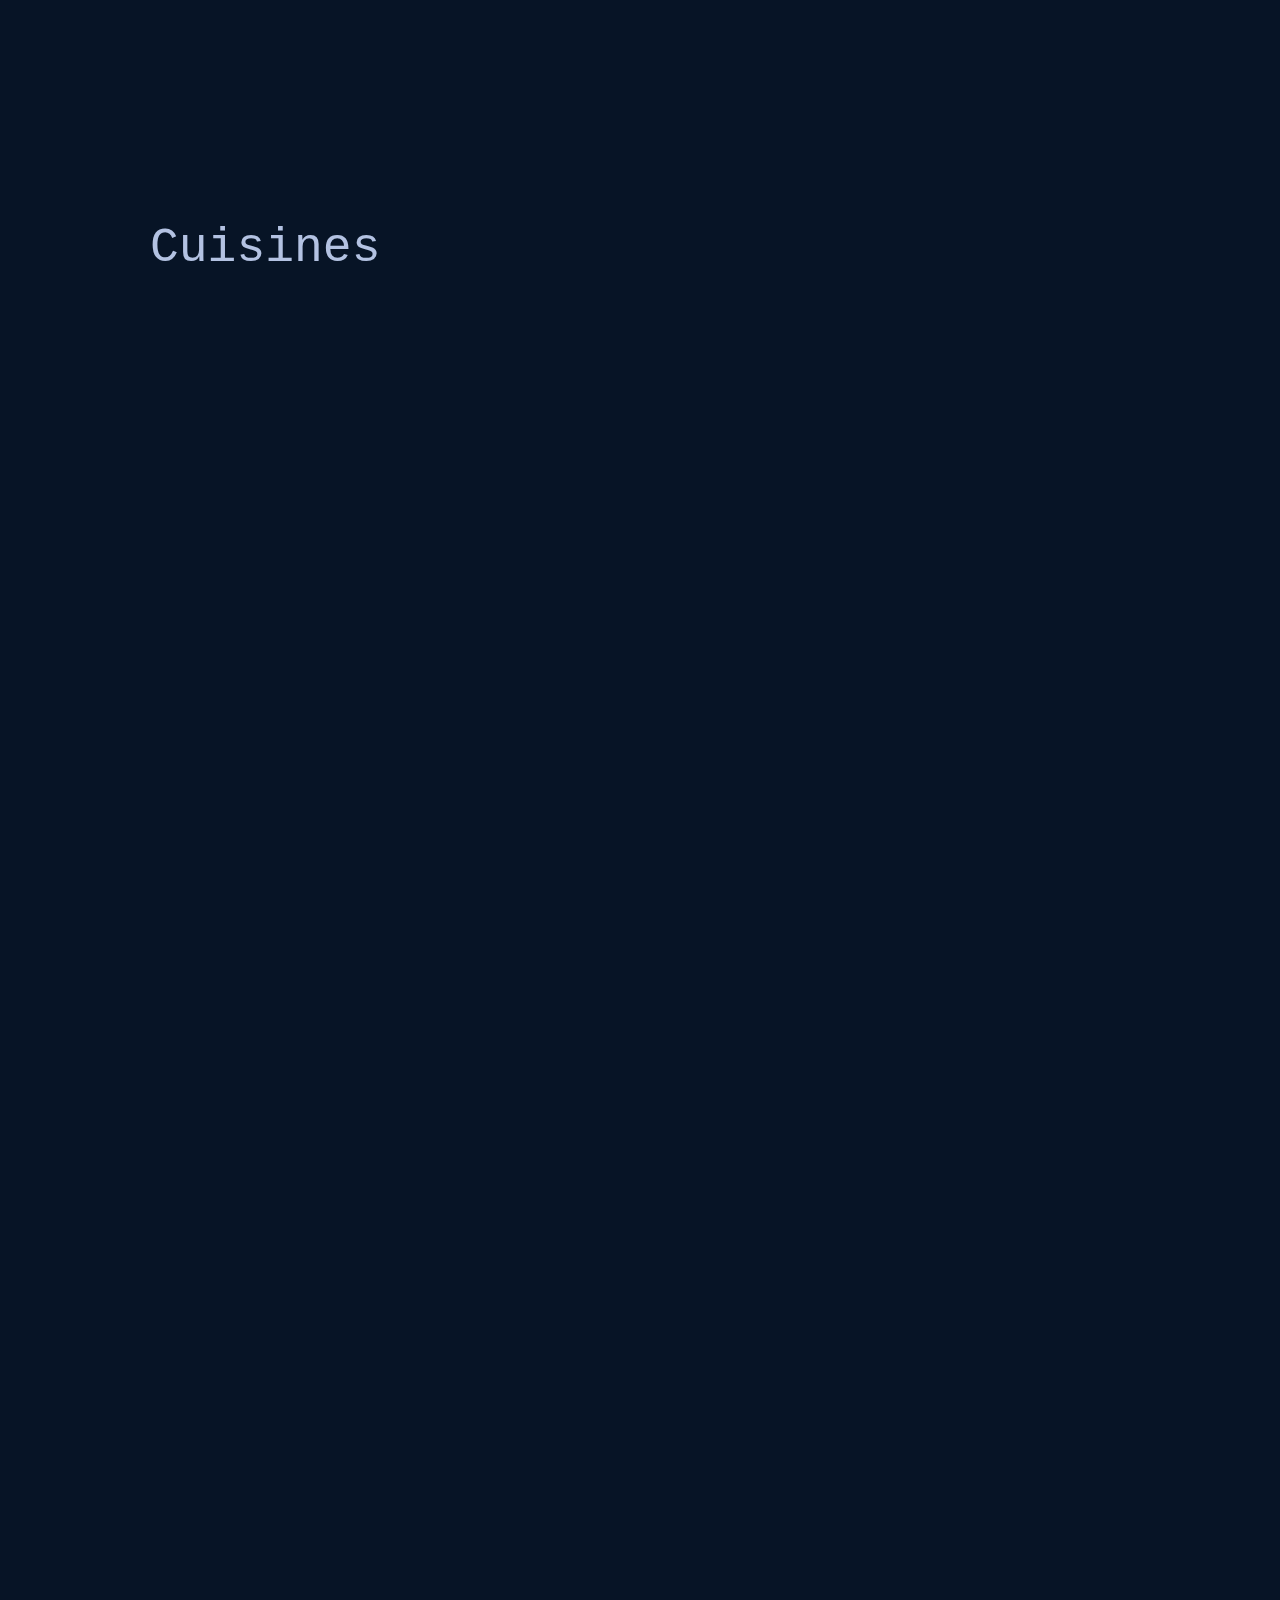
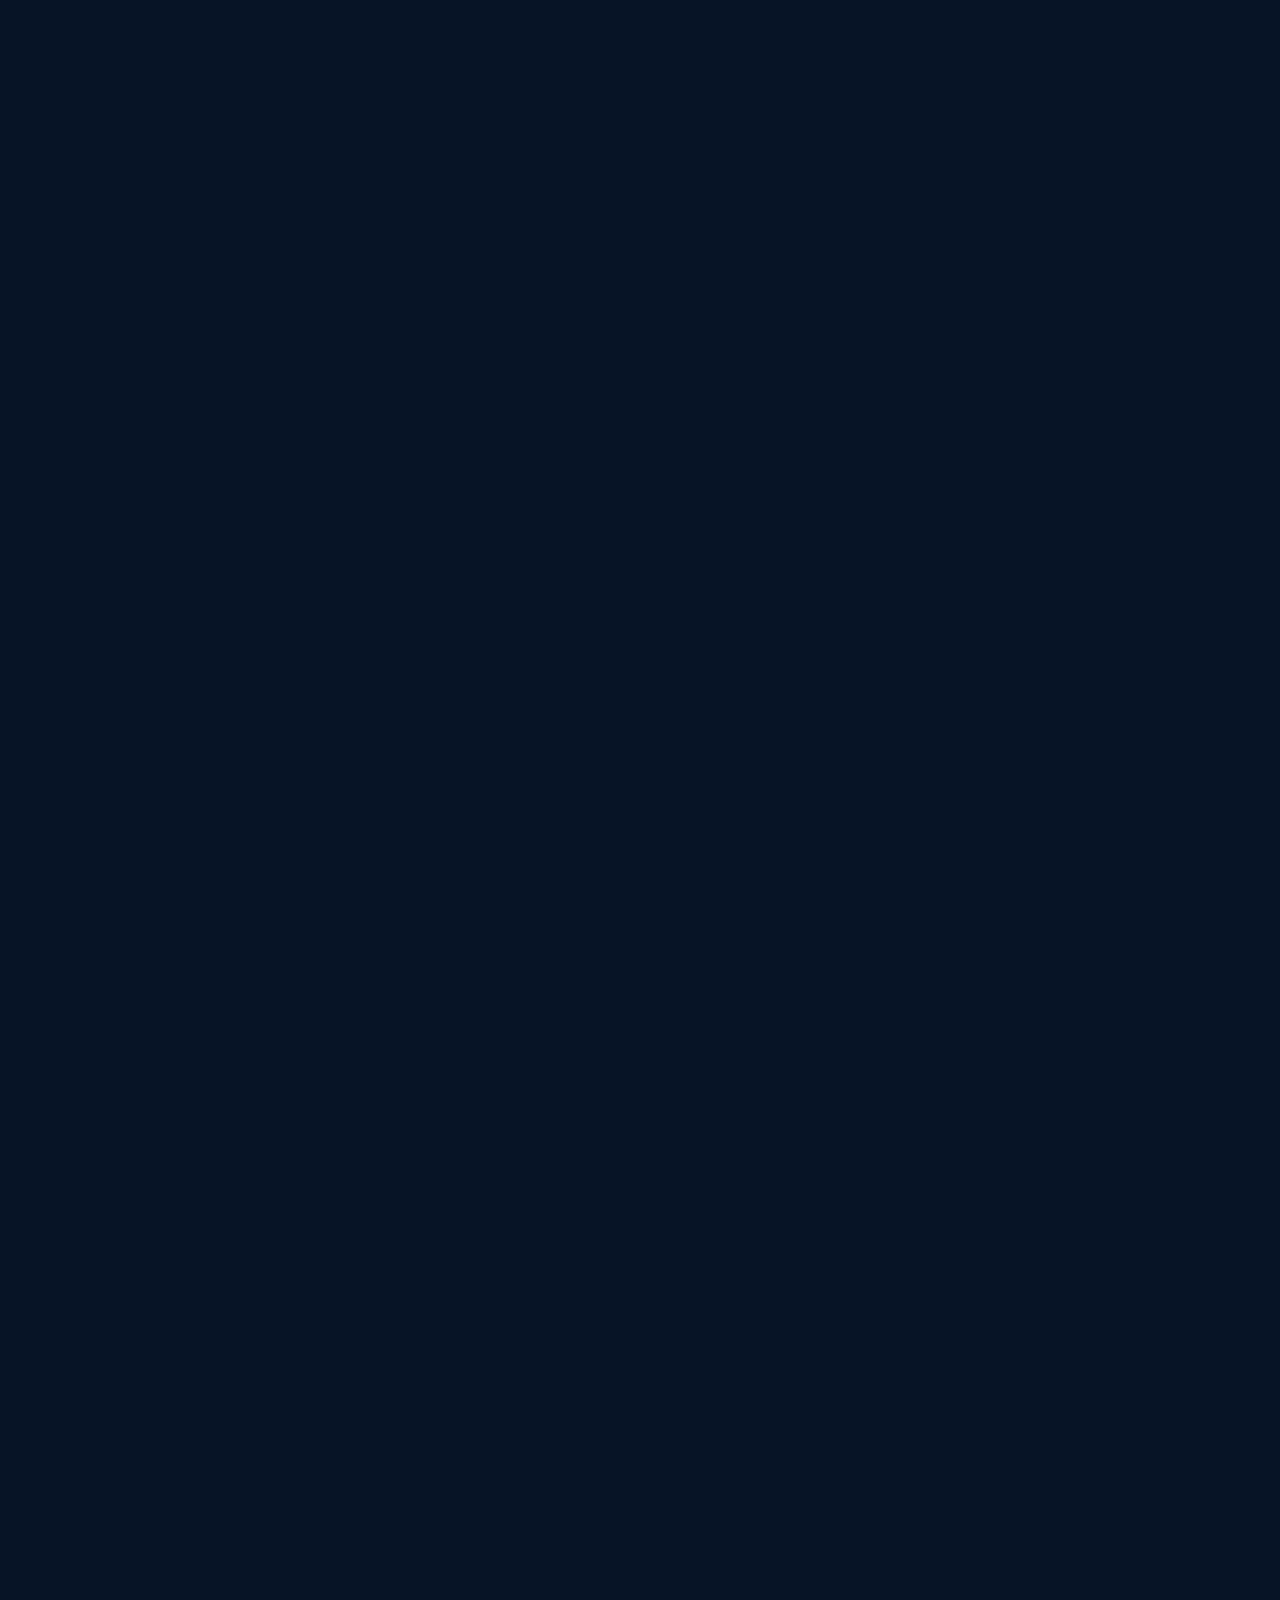
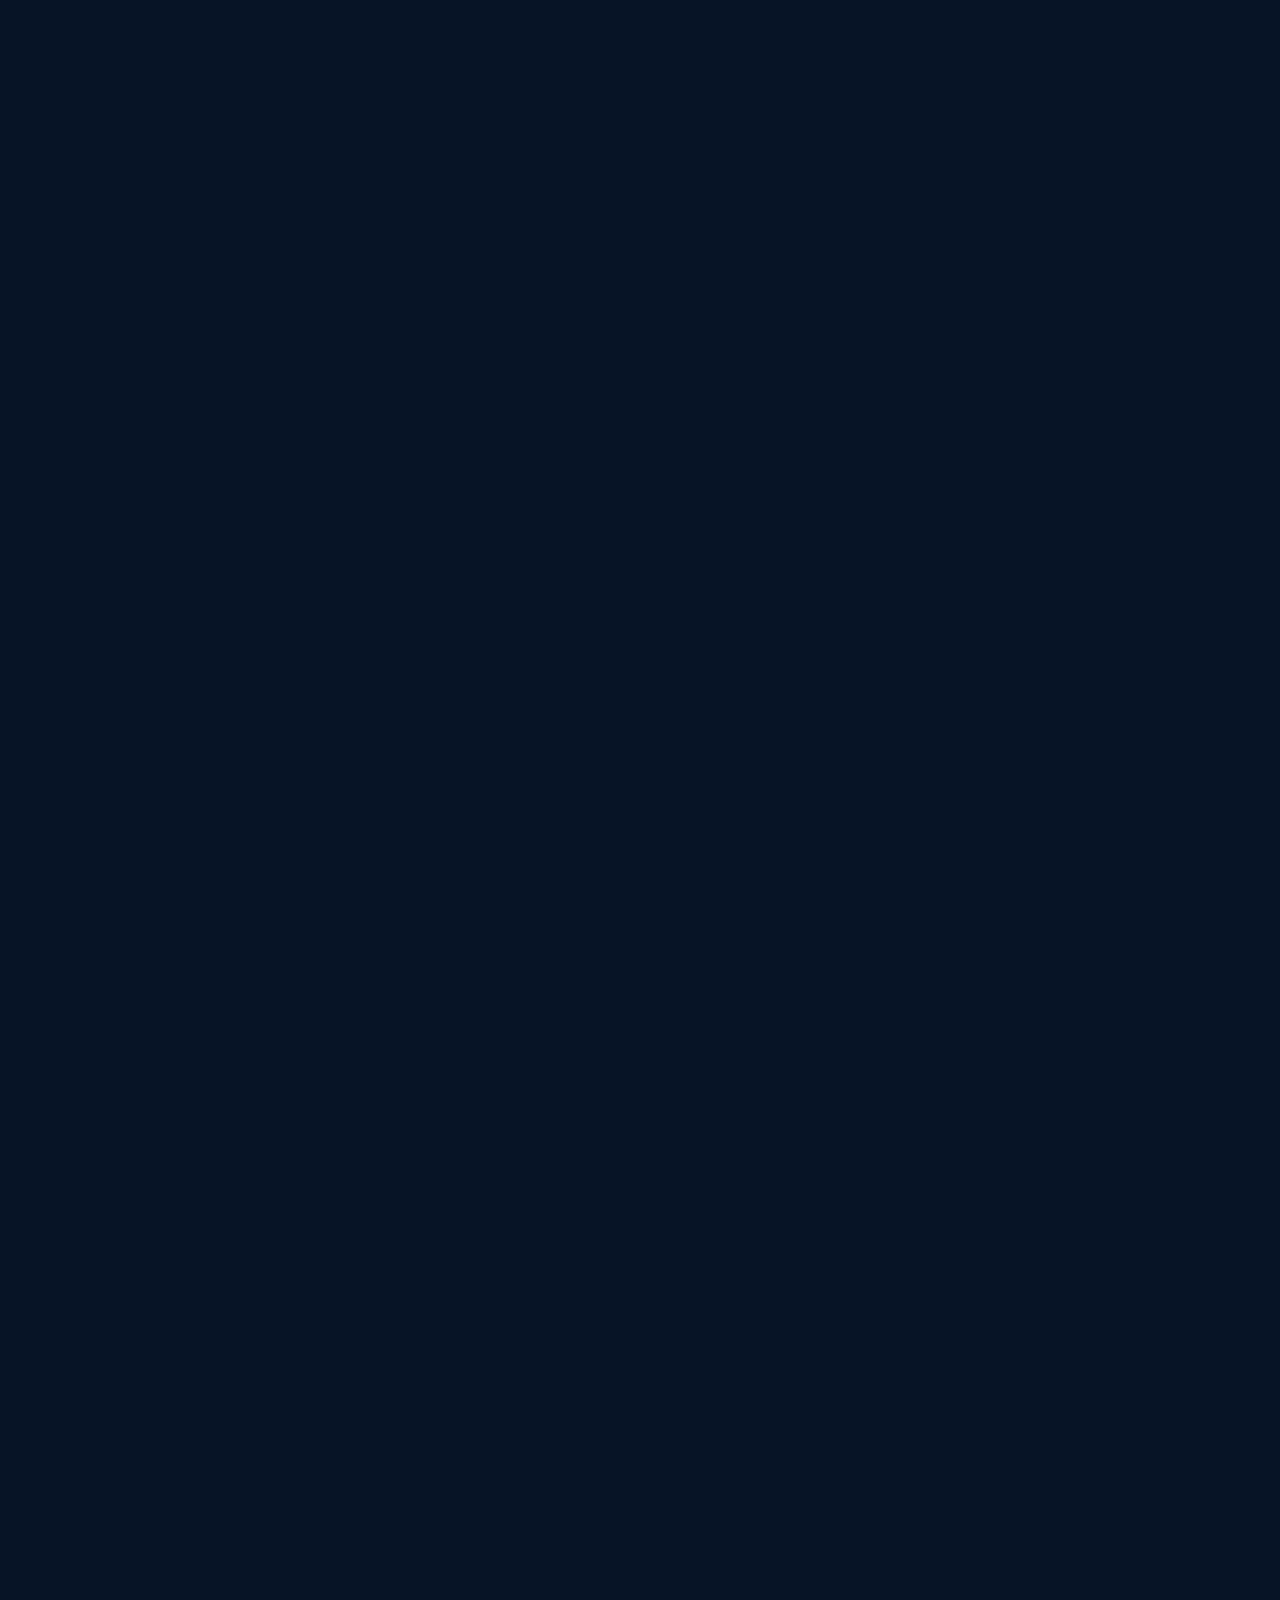
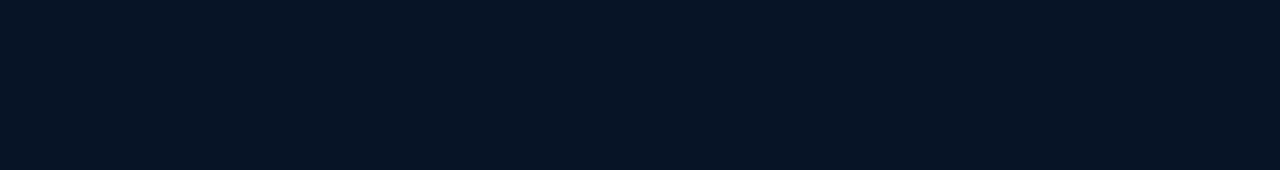
==== commit 663a30e7: "animations" ====
--- a/index.html
+++ b/index.html
@@ -7,9 +7,7 @@
     <title>Zomato Homepage</title>
     <link href="https://cdn.jsdelivr.net/npm/bootstrap@5.1.3/dist/css/bootstrap.min.css" rel="stylesheet">
     <link rel="stylesheet" href="index.css">
-    <link rel="stylesheet" href="https://cdnjs.cloudflare.com/ajax/libs/font-awesome/5.15.1/css/all.min.css"
-        integrity="sha512-+4zCK9k+qNFUR5X+cKL9EIR+ZOhtIloNl9GIKS57V1MyNsYpYcUrUeQc9vNfzsWfV28IaLL3i96P9sdNyeRssA=="
-        crossorigin="anonymous" />
+    <link rel="stylesheet" href="https://cdnjs.cloudflare.com/ajax/libs/font-awesome/5.15.1/css/all.min.css" integrity="sha512-+4zCK9k+qNFUR5X+cKL9EIR+ZOhtIloNl9GIKS57V1MyNsYpYcUrUeQc9vNfzsWfV28IaLL3i96P9sdNyeRssA==" crossorigin="anonymous" />
     <script src="https://cdn.jsdelivr.net/npm/bootstrap@5.1.3/dist/js/bootstrap.bundle.min.js"></script>
     <script src="https://code.jquery.com/jquery-3.6.0.min.js"></script>
 </head>
@@ -25,7 +23,7 @@
         </nav>
     </header>
 
-    <main class="">
+    <main>
         <section class="home_section" id="home">
             <div class="div_1 code">Hello, we are</div>
             <div class="div_2">DineDrop</div>
--- a/index.css
+++ b/index.css
@@ -83,7 +83,7 @@
 
 .border {
     border-radius: 6px;
-    border: 1px solid var(--default-border-color);
+    border: 1px solid var(--default-border-color) !important;
 }
 
 .border:hover {
@@ -514,8 +514,8 @@
     opacity: 0;
     transform: translateY(20px);
     transition: opacity 0.5s ease, transform 0.5s ease;
-  }
-  
+}
+
 
 .slide-in-left {
     transform: translateX(0);
@@ -524,6 +524,14 @@
 /* Animation for sliding in from right */
 .slide-in-right {
     transform: translateX(0);
+}
+
+.global_form {
+    border: 1px solid red;
+    margin: auto;
+    max-width: 420px;
+    width: 100%;
+    padding: 20px;
 }
 
 @keyframes cardFadeSide {
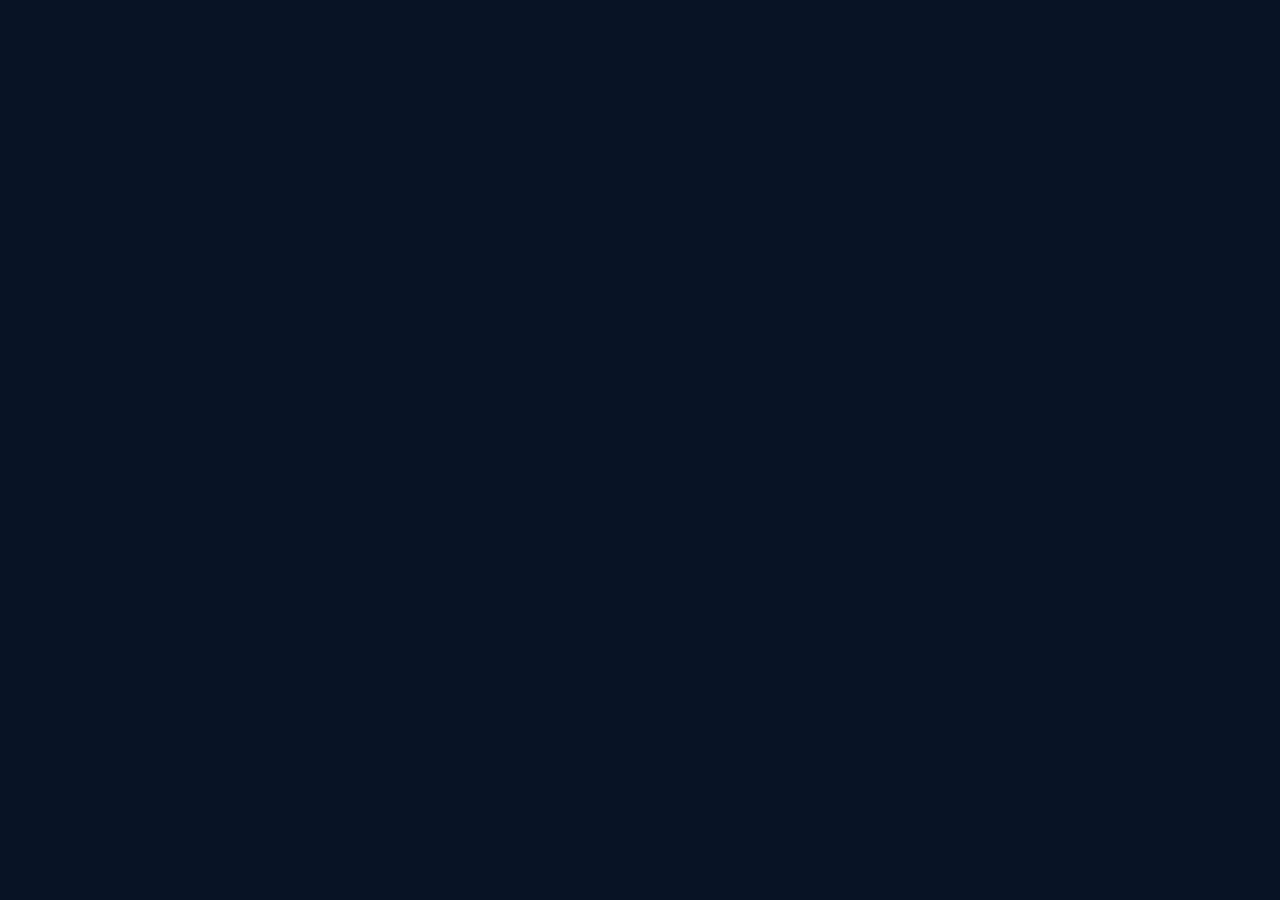
==== commit e83d1ae0: "Index page v2 Init" ====
--- a/index.html
+++ b/index.html
@@ -4,101 +4,22 @@
 <head>
     <meta charset="UTF-8">
     <meta name="viewport" content="width=device-width, initial-scale=1.0">
-    <title>Zomato Homepage</title>
+    <title>Welcome! DoneDrop</title>
     <link href="https://cdn.jsdelivr.net/npm/bootstrap@5.1.3/dist/css/bootstrap.min.css" rel="stylesheet">
     <link rel="stylesheet" href="index.css">
-    <link rel="stylesheet" href="https://cdnjs.cloudflare.com/ajax/libs/font-awesome/5.15.1/css/all.min.css" integrity="sha512-+4zCK9k+qNFUR5X+cKL9EIR+ZOhtIloNl9GIKS57V1MyNsYpYcUrUeQc9vNfzsWfV28IaLL3i96P9sdNyeRssA==" crossorigin="anonymous" />
+    <link rel="stylesheet" href="https://cdnjs.cloudflare.com/ajax/libs/font-awesome/5.15.1/css/all.min.css"
+        integrity="sha512-+4zCK9k+qNFUR5X+cKL9EIR+ZOhtIloNl9GIKS57V1MyNsYpYcUrUeQc9vNfzsWfV28IaLL3i96P9sdNyeRssA=="
+        crossorigin="anonymous" />
     <script src="https://cdn.jsdelivr.net/npm/bootstrap@5.1.3/dist/js/bootstrap.bundle.min.js"></script>
     <script src="https://code.jquery.com/jquery-3.6.0.min.js"></script>
+    <link rel="stylesheet" href="https://cdn.jsdelivr.net/npm/bootstrap-icons@1.3.0/font/bootstrap-icons.css">
 </head>
 
 <body>
     <header>
-        <nav class="navbar" id="navbar">
-            <ul class="nav-links">
-                <li><a href="#home">Home</a></li>
-                <li><a href="#about">About</a></li>
-                <li><a href="#cuisines">Cuisines</a></li>
-            </ul>
-        </nav>
+        <nav class="navbar" id="navbar"></nav>
     </header>
-
-    <main>
-        <section class="home_section" id="home">
-            <div class="div_1 code">Hello, we are</div>
-            <div class="div_2">DineDrop</div>
-            <div class="div_4 h4 code">Food at your fingertips, delivered with care.</div>
-        </section>
-        <section class="about_section" id="about">
-            <h1 class="section_heading code" id="section_heading">About</h1>
-            <div class="about_main_div animate-on-scroll" id="aboutContainer">
-                <div class="about_left_side">
-                    <div class="content_top">
-                        <p>At Dine Drop, we believe in bringing the world's flavors to your doorstep with simplicity and
-                            speed. Our mission is to revolutionize the way you experience dining by seamlessly
-                            connecting you with your favorite restaurants and culinary delights, all from the comfort of
-                            your home or office.</p>
-                        <p>We understand the cravings that strike at any hour, which is why Dine Drop offers a diverse
-                            range of cuisines and a curated selection of top-rated eateries in your area. From sizzling
-                            pizzas to exotic cuisines, from savory delights to guilt-free healthy options, Dine Drop has
-                            something for every palate.</p>
-                        <p>With our user-friendly app, ordering your desired meal is a breeze. Just a few taps, and
-                            voilà! Your food is on its way. Our commitment to prompt delivery ensures that your meal
-                            arrives piping hot and fresh, exactly when you want it.</p>
-                        <p>But it's not just about the food; it's about the experience. At Dine Drop, we prioritize
-                            customer satisfaction above all else. We strive to make every interaction delightful, every
-                            meal memorable, and every delivery swift and reliable.</p>
-                        <p>Join us on this culinary journey where convenience meets exceptional taste. Let Dine Drop be
-                            your partner in savoring the moments that matter, one bite at a time.</p>
-                    </div>
-                    <div class="content_bottom">
-                        <ul>
-                            <li class="code">Diverse Culinary Selection</li>
-                            <li class="code">User-Friendly Ordering</li>
-                            <li class="code">Prompt Delivery</li>
-                            <li class="code">Customer-Centric Approach</li>
-                            <li class="code">Memorable Dining Experience</li>
-                            <li class="code">Reliable Partner</li>
-                        </ul>
-                    </div>
-                </div>
-            </div>
-        </section>
-        <section id="cuisines">
-            <h1 class="section_heading code" id="section_heading">Cuisines</h1>
-            <div class="d-flex gap-10 cusineWrapper justify-content-center" id="cusineCard"></div>
-        </section>
-    </main>
     <script src="script.js"></script>
-    <script>
-        function createCuisineCard(name, data) {
-            var cardHtml = `
-                <div class="cusine_card border p-3 animate-on-scroll" id="cusine_card">
-                    <div class="code h5">${data.name} Cuisine</div>
-                    <div><span class="h5">Overview:</span> ${data.overview}</div>
-                    <div class="h5">Signature Dishes</div>
-                    <div class="d-flex gap-10 m-2">
-            `;
-            for (var i = 0; i < data.signatureDishes.length; i++) {
-                cardHtml += `<div class="chip border">${data.signatureDishes[i]}</div>`;
-            }
-            return cardHtml;
-        }
-        function renderCuisineCards(cuisinesData) {
-            var cuisineCardsContainer = $("#cusineCard");
-
-            $.each(cuisinesData, function (cuisineName, cuisineData) {
-                var cardHtml = createCuisineCard(cuisineName, cuisineData);
-                cuisineCardsContainer.append(cardHtml);
-            });
-        }
-        $(document).ready(function () {
-            $.getJSON("data.json", function (data) {
-                const cusineData = data.cusines;
-                renderCuisineCards(cusineData);
-            });
-        });
-    </script>
 </body>
 
 </html>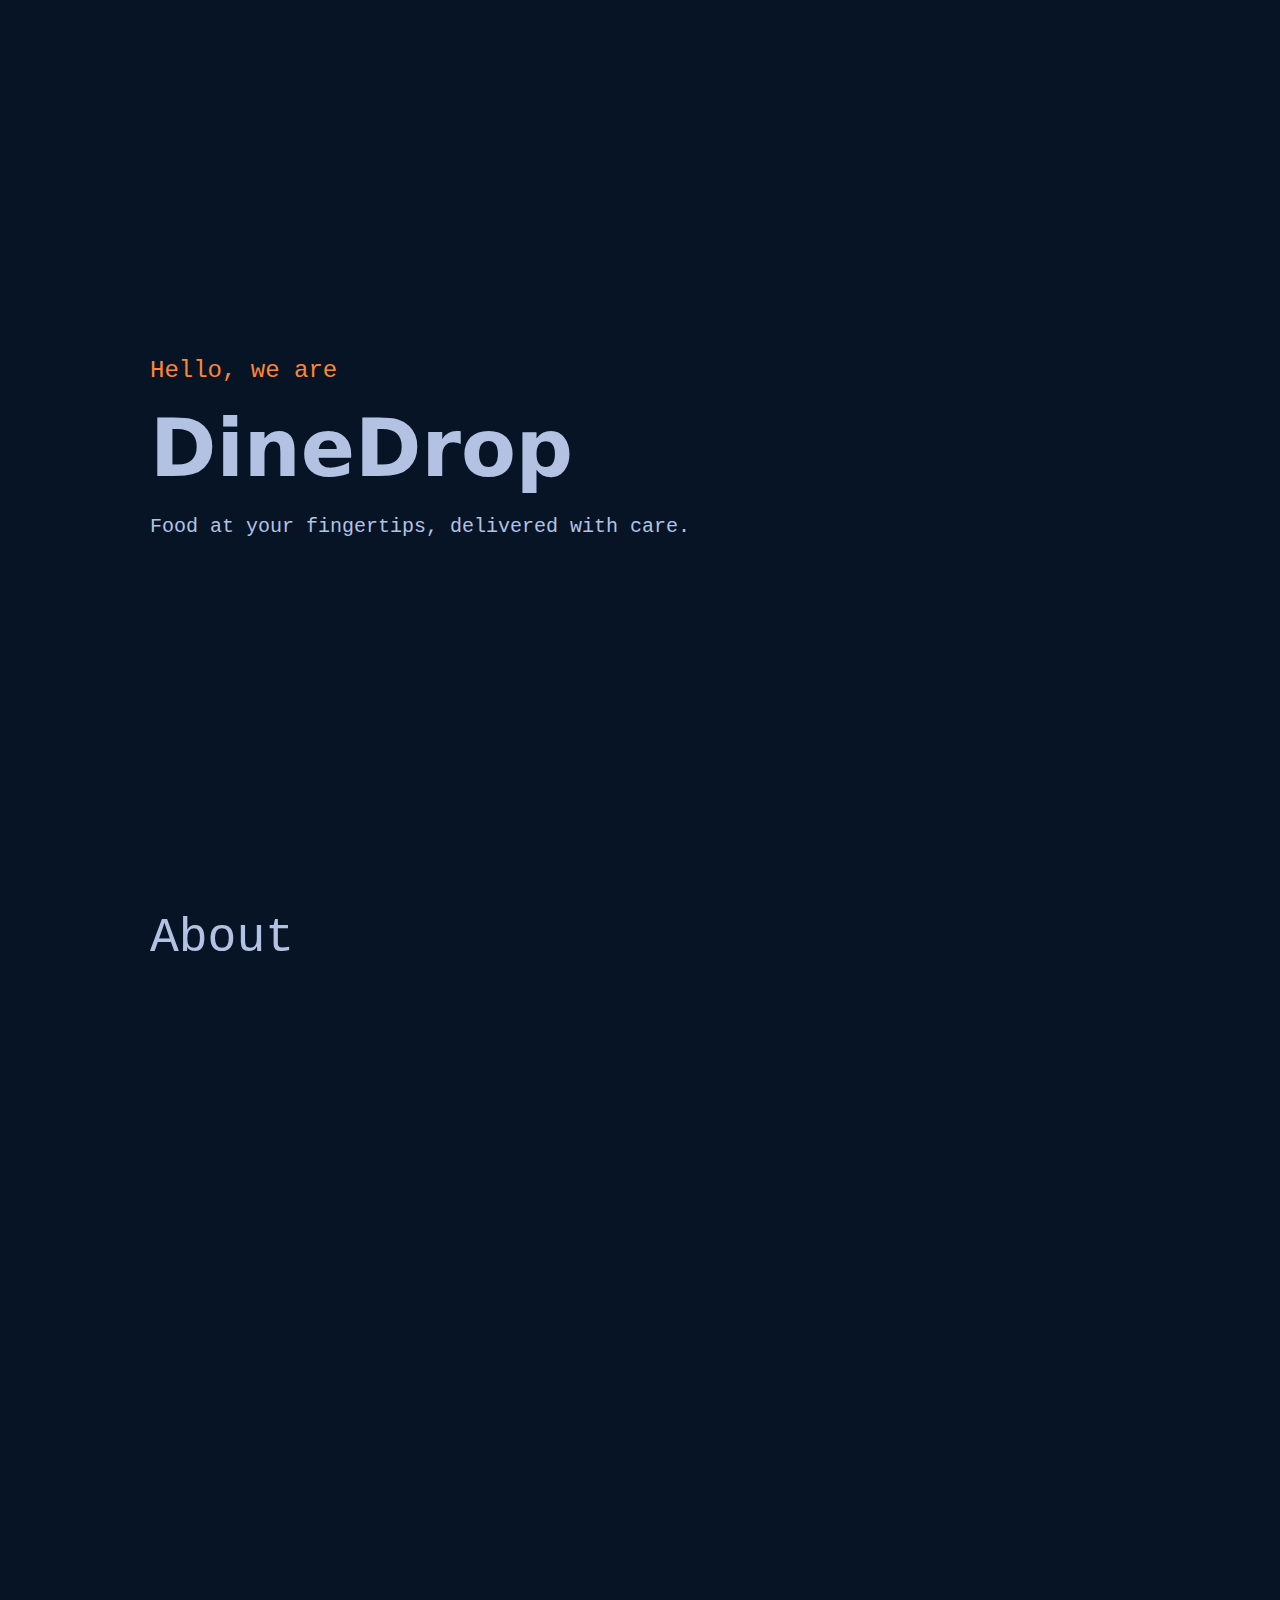
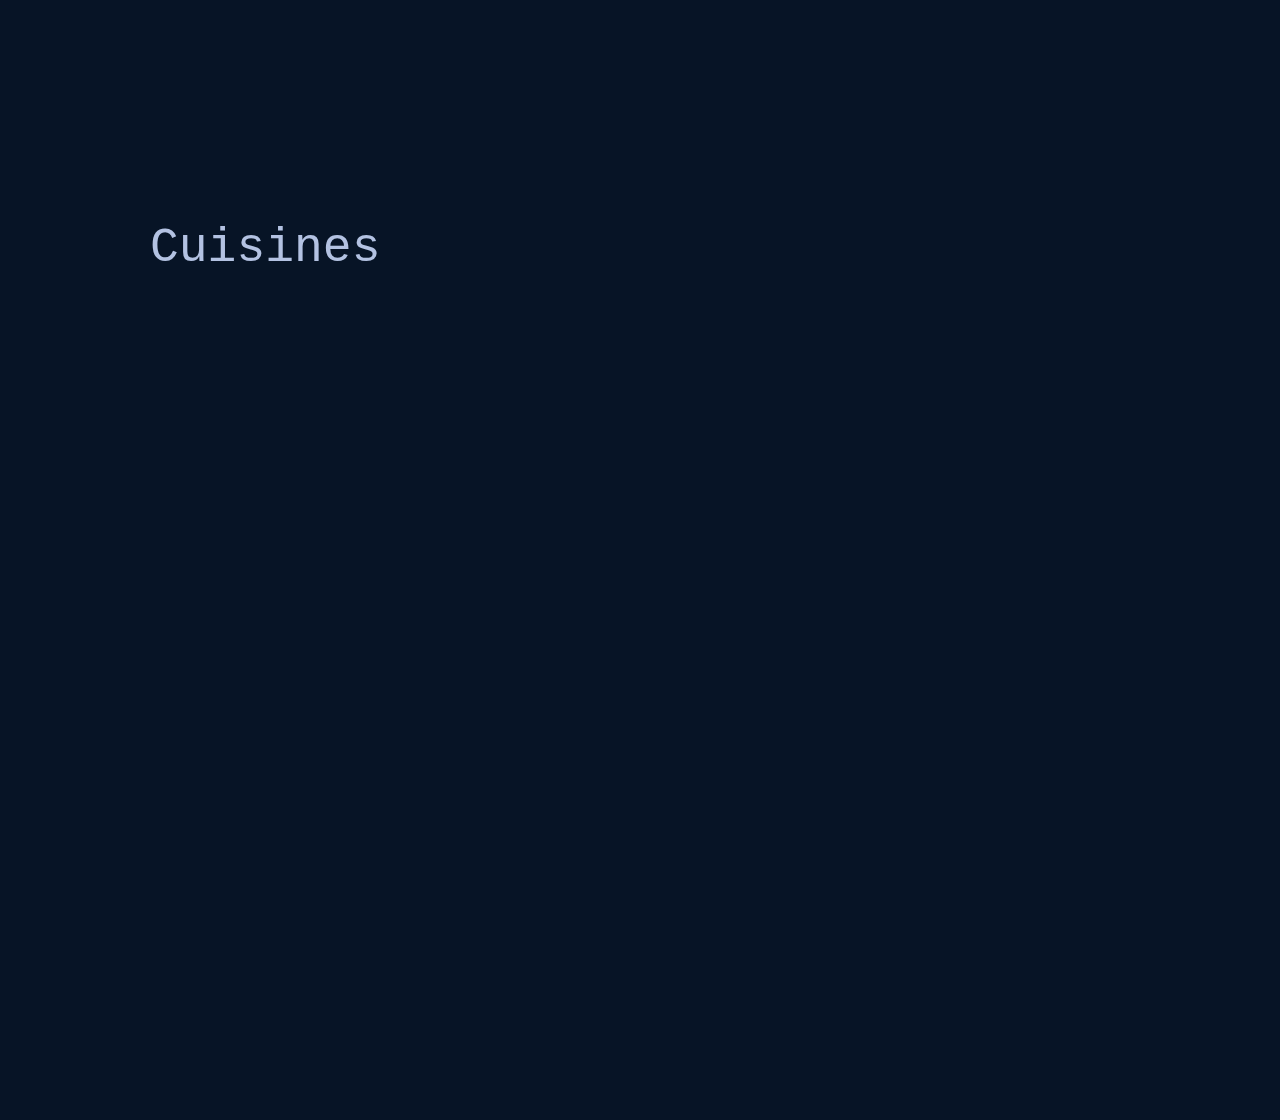
==== commit 8bf2cbec: "Index Page body content added" ====
--- a/index.html
+++ b/index.html
@@ -19,6 +19,53 @@
     <header>
         <nav class="navbar" id="navbar"></nav>
     </header>
+
+    <main>
+        <section class="home_section" id="home">
+            <div class="animate-on-scroll div_1 code">Hello, we are</div>
+            <div class="animate-on-scroll div_2">DineDrop</div>
+            <div class="animate-on-scroll div_4 h4 code">Food at your fingertips, delivered with care.</div>
+        </section>
+        <section class="about_section" id="about">
+            <h1 class="section_heading code" id="section_heading">About</h1>
+            <div class="about_main_div" id="aboutContainer">
+                <div class="about_left_side">
+                    <div class="content_top">
+                        <p class="animate-on-scroll">At Dine Drop, we believe in bringing the world's flavors to your doorstep with simplicity and
+                            speed. Our mission is to revolutionize the way you experience dining by seamlessly
+                            connecting you with your favorite restaurants and culinary delights, all from the comfort of
+                            your home or office.</p>
+                        <p class="animate-on-scroll">We understand the cravings that strike at any hour, which is why Dine Drop offers a diverse
+                            range of cuisines and a curated selection of top-rated eateries in your area. From sizzling
+                            pizzas to exotic cuisines, from savory delights to guilt-free healthy options, Dine Drop has
+                            something for every palate.</p>
+                        <p class="animate-on-scroll">With our user-friendly app, ordering your desired meal is a breeze. Just a few taps, and
+                            voilà! Your food is on its way. Our commitment to prompt delivery ensures that your meal
+                            arrives piping hot and fresh, exactly when you want it.</p>
+                        <p class="animate-on-scroll">But it's not just about the food; it's about the experience. At Dine Drop, we prioritize
+                            customer satisfaction above all else. We strive to make every interaction delightful, every
+                            meal memorable, and every delivery swift and reliable.</p>
+                        <p class="animate-on-scroll">Join us on this culinary journey where convenience meets exceptional taste. Let Dine Drop be
+                            your partner in savoring the moments that matter, one bite at a time.</p>
+                    </div>
+                    <div class="content_bottom">
+                        <ul>
+                            <li class="code animate-on-scroll">Diverse Culinary Selection</li>
+                            <li class="code animate-on-scroll">User-Friendly Ordering</li>
+                            <li class="code animate-on-scroll">Prompt Delivery</li>
+                            <li class="code animate-on-scroll">Customer-Centric Approach</li>
+                            <li class="code animate-on-scroll">Memorable Dining Experience</li>
+                            <li class="code animate-on-scroll">Reliable Partner</li>
+                        </ul>
+                    </div>
+                </div>
+            </div>
+        </section>
+        <section id="cuisines">
+            <h1 class="section_heading code" id="section_heading">Cuisines</h1>
+            <div class="d-flex gap-10 cusineWrapper justify-content-center" id="cusineCard"></div>
+        </section>
+    </main>
     <script src="script.js"></script>
 </body>
 
